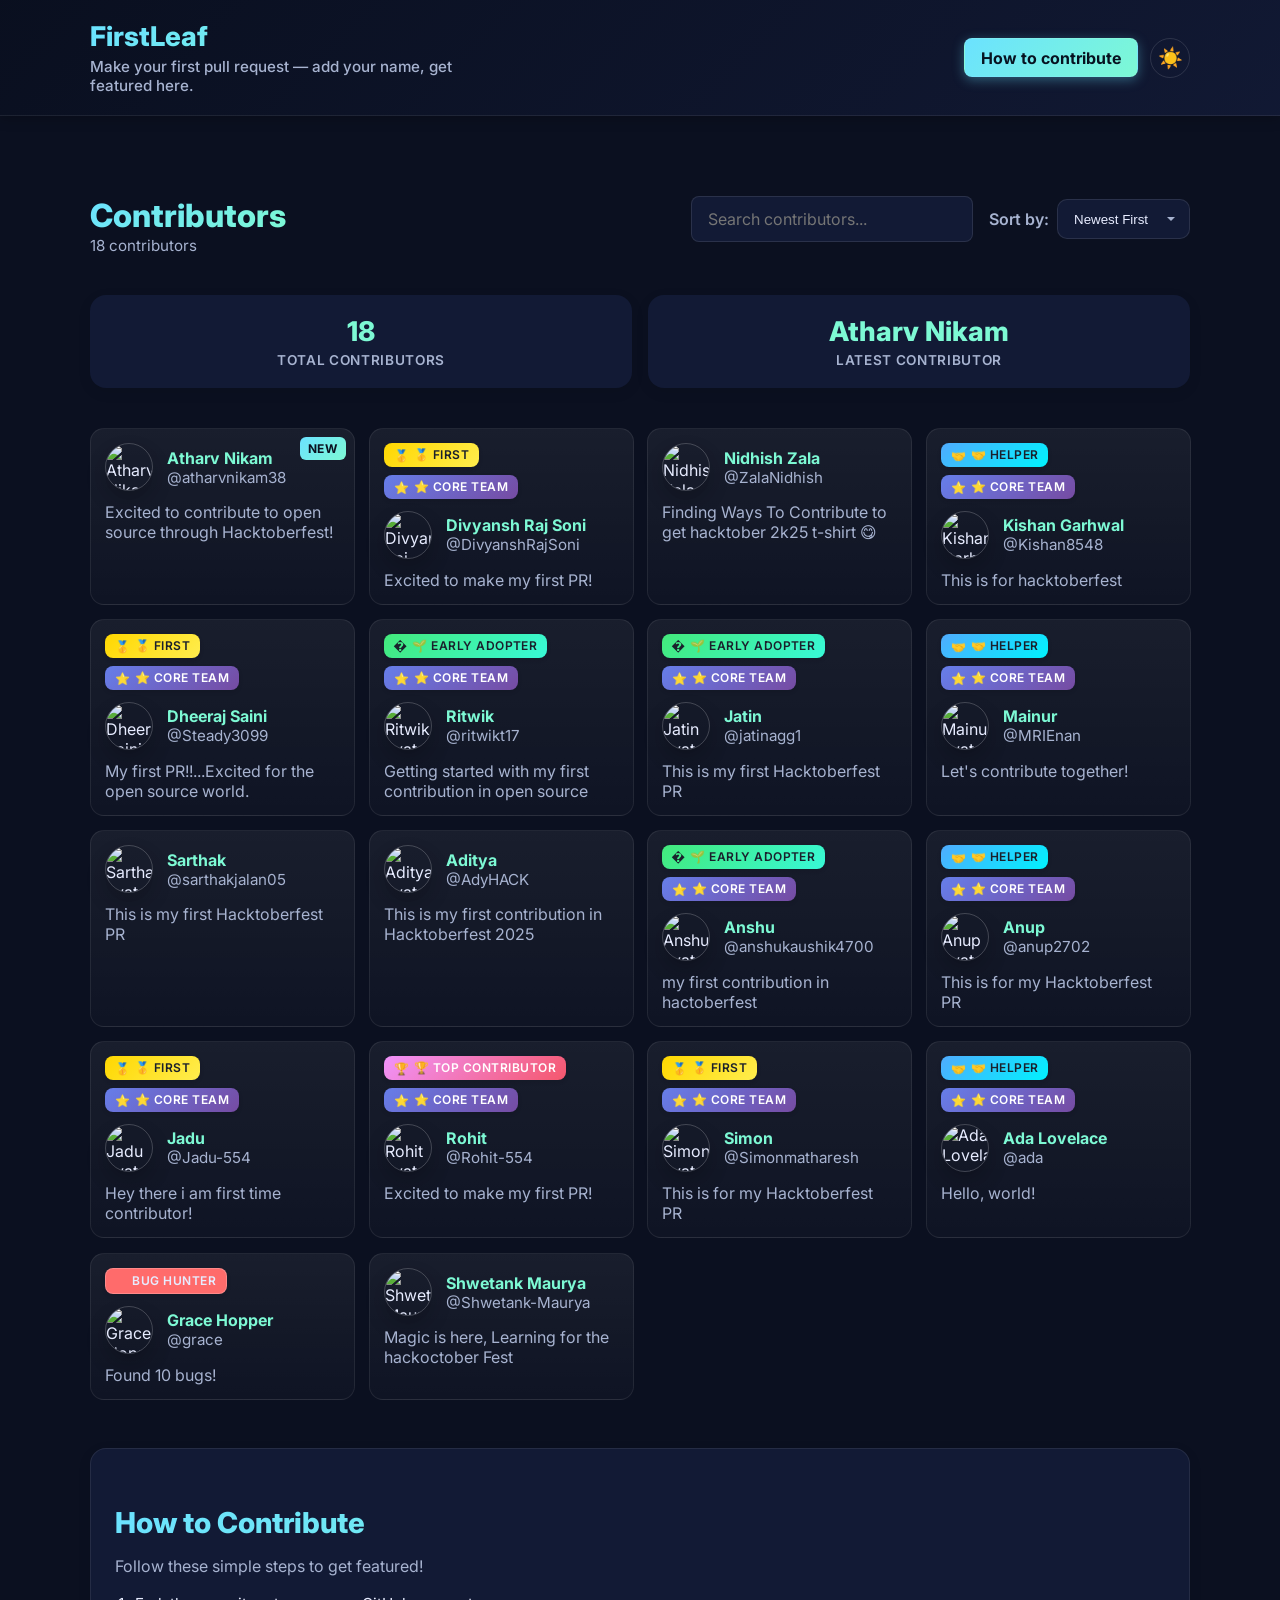
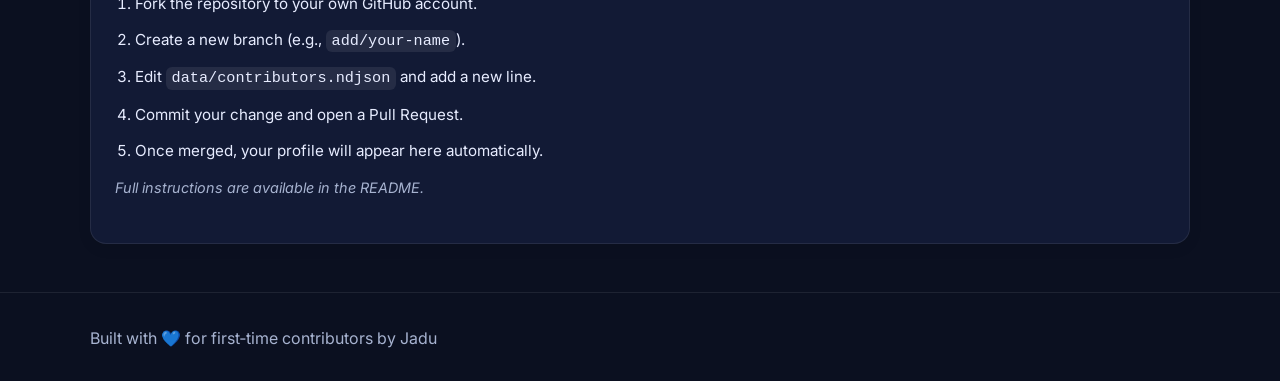
==== index.html @ a0464e8b "updating header and main" ====
<!DOCTYPE html>
<html lang="en">
  <head>
    <meta charset="utf-8" />
    <meta name="viewport" content="width=device-width, initial-scale=1" />
    <title>FirstLeaf — First Pull Request Playground</title>
    <meta
      name="description"
      content="A friendly repo for your first pull request. Add your name and GitHub link and see it live on the page!"
    />
    <link rel="preconnect" href="https://fonts.googleapis.com" />
    <link rel="preconnect" href="https://fonts.gstatic.com" crossorigin />
    <link
      href="https://fonts.googleapis.com/css2?family=Inter:wght@400;600;800&display=swap"
      rel="stylesheet"
    />
    <link rel="stylesheet" href="./assets/styles.css" />
    <link
      rel="icon"
      href="data:image/svg+xml,<svg xmlns='http://www.w3.org/2000/svg' viewBox='0 0 100 100'><text y='0.9em' font-size='90'>🩵</text></svg>"
    />
  </head>
  <body>
    <div id="scrollProgress"></div>
    <header class="site-header">
      <div class="container header-wrapper">
        <div class="branding">
          <h1 class="logo">FirstLeaf</h1>
          <p class="tagline">
            Make your first pull request — add your name, get featured here.
          </p>
        </div>
        <nav class="actions">
          <a class="btn" id="repoLink" target="_blank" rel="noopener"
            >View Repo</a
          >
          <a class="btn primary" id="howToContribute" href="#contribute"
            >How to contribute</a
          >
          <button
            id="themeToggle"
            class="btn theme-toggle"
            aria-label="Toggle theme"
          >
            <span id="themeIcon">☀️</span>
          </button>
        </nav>
      </div>
    </header>

    <main class="container">
      <!-- Contributors Section -->
      <section
        aria-labelledby="contributors-title"
        class="contributors-section"
      >
        <div class="section-header">
          <div class="title-group">
            <h2 id="contributors-title">Contributors</h2>
            <span
              id="count"
              class="count"
              aria-live="polite"
              aria-atomic="true"
            ></span>
          </div>

          <div class="controls-group">
            <div class="search-container">
              <input
                type="text"
                id="searchInput"
                placeholder="Search contributors..."
                aria-label="Search contributors"
              />
            </div>
            <div class="sort-container">
              <label for="sortSelect">Sort by:</label>
              <select id="sortSelect" aria-label="Sort contributors">
                <option value="newest">Newest First</option>
                <option value="oldest">Oldest First</option>
                <option value="name-asc">Name (A-Z)</option>
                <option value="name-desc">Name (Z-A)</option>
              </select>
            </div>
          </div>
        </div>

        <div class="stats-cards">
          <div class="stat-card">
            <div class="stat-value" id="totalCount">0</div>
            <div class="stat-label">Total Contributors</div>
          </div>
          <div class="stat-card">
            <div class="stat-value" id="latestContributor">-</div>
            <div class="stat-label">Latest Contributor</div>
          </div>
        </div>

        <div id="contributors" class="cards" role="list"></div>

        <div id="loading" class="loading">Loading contributors…</div>
        <div id="error" class="error" hidden>
          Could not load contributors. Please refresh and try again.
        </div>
      </section>

      <!-- How-to Contribute Section -->
      <section aria-labelledby="contribute" class="howto" id="contribute">
        <div class="howto-header">
          <h2 id="contribute">How to Contribute</h2>
          <p class="subtitle">Follow these simple steps to get featured!</p>
        </div>
        <ol class="howto-list">
          <li>Fork the repository to your own GitHub account.</li>
          <li>Create a new branch (e.g., <code>add/your-name</code>).</li>
          <li>
            Edit <code>data/contributors.ndjson</code> and add a new line.
          </li>
          <li>Commit your change and open a Pull Request.</li>
          <li>Once merged, your profile will appear here automatically.</li>
        </ol>
        <p class="howto-note">Full instructions are available in the README.</p>
      </section>
    </main>

    <footer class="site-footer">
      <div class="container">
        <p>Built with 💙 for first‑time contributors by Jadu</p>
      </div>
    </footer>

    <script src="./assets/app.js" type="module"></script>
    <button
      id="scrollToTop"
      class="scroll-to-top"
      aria-label="Scroll to top"
      title="Back to top"
    >
      <svg
        xmlns="http://www.w3.org/2000/svg"
        width="24"
        height="24"
        viewBox="0 0 24 24"
        fill="none"
        stroke="currentColor"
        stroke-width="2"
        stroke-linecap="round"
        stroke-linejoin="round"
      >
        <polyline points="18 15 12 9 6 15"></polyline>
      </svg>
    </button>
  </body>
</html>
---- assets/styles.css ----
* {
  box-sizing: border-box;
}
:root {
  --bg: #0b1020;
  --panel: #121a35;
  --text: #e7ecff;
  --muted: #a7b3d0;
  --accent: #6be2ff;
  --accent-2: #7df9d4;
  --danger: #ff6b6b;
}

[data-theme="light"] {
  --bg: #f5f7fa;
  --panel: #ffffff;
  --text: #1a202c;
  --muted: #4a5568;
  --accent: #0088cc;
  --accent-2: #00b894;
  --danger: #e74c3c;
}

html,
body {
  height: 100%;
}

body {
  margin: 0;
  font-family: Inter, system-ui, -apple-system, Segoe UI, Roboto, Helvetica,
    Arial, "Apple Color Emoji", "Segoe UI Emoji";
  color: var(--text);
  background: var(--bg);
  transition: background-color 0.3s ease, color 0.3s ease;
}

/* Remove underlines from all links across the site */
a,
a:hover,
a:focus,
a:visited {
  text-decoration: none;
}
.container {
  width: min(1100px, 92vw);
  margin: 0 auto;
}
.site-header {
  border-bottom: 1px solid rgba(255, 255, 255, 0.08);
  background: linear-gradient(
    180deg,
    rgba(10, 16, 32, 0.9) 0%,
    rgba(10, 16, 32, 0.5) 100%
  );
  backdrop-filter: blur(8px);
}
.site-header .container {
  display: flex;
  align-items: center;
  justify-content: space-between;
  gap: 1rem;
  padding: 1.25rem 0;
}
.site-header h1 {
  margin: 0;
  font-size: 1.7rem;
}
.tagline {
  margin: 0.25rem 0 0;
  color: var(--muted);
  font-weight: 500;
}
.actions {
  display: flex;
  gap: 0.6rem;
}
.btn {
  display: inline-block;
  padding: 0.6rem 0.9rem;
  border-radius: 10px;
  background: var(--panel);
  color: var(--text);
  text-decoration: none;
  border: 1px solid rgba(255, 255, 255, 0.08);
}
.btn.primary {
  background: linear-gradient(135deg, var(--accent), var(--accent-2));
  color: #071220;
  font-weight: 700;
}

.theme-toggle {
  padding: 0.5rem 0.75rem;
  cursor: pointer;
  font-size: 1.25rem;
  border: 1px solid rgba(255, 255, 255, 0.1);
}

[data-theme="light"] .theme-toggle {
  border-color: rgba(0, 0, 0, 0.1);
}

main.container {
  padding: 2rem 0 3rem;
}
.list-header {
  display: flex;
  justify-content: space-between;
  align-items: baseline;
  gap: 1rem;
}
.count {
  color: var(--muted);
}

.cards {
  margin-top: 1rem;
  display: grid;
  grid-template-columns: repeat(auto-fill, minmax(220px, 1fr));
  gap: 14px;
}
.card {
  list-style: none;
  background: linear-gradient(
    180deg,
    rgba(255, 255, 255, 0.06),
    rgba(255, 255, 255, 0.02)
  );
  border: 1px solid rgba(255, 255, 255, 0.08);
  border-radius: 14px;
  padding: 14px;
  height: 100%;
}
.card a {
  text-decoration: none;
  color: inherit;
  display: block;
}
.card .name {
  font-weight: 700;
  color: #7df9d4;
}
.card .username {
  color: var(--muted);
  font-size: 0.95rem;
  overflow: hidden;
  white-space: nowrap;
  text-overflow: ellipsis;
}
.card .meta {
  display: flex;
  align-items: center;
  gap: 0.5rem;
  margin-top: 0.7rem;
  color: var(--muted);
  display: -webkit-box;
  -webkit-box-orient: vertical;
  -webkit-line-clamp: 2;
  line-clamp: 2;
  overflow: hidden;
  text-overflow: ellipsis;
}

.card img {
  width: 48px;
  height: 48px;
  border-radius: 50%;
  object-fit: cover;
  border: 1px solid rgba(255, 255, 255, 0.2);
  box-shadow: 0 10px 20px rgba(0, 0, 0, 0.2);
}
.card .top {
  display: flex;
  gap: 0.9rem;
  align-items: center;
}

.loading {
  margin: 1rem 0;
  color: var(--muted);
}
.error {
  margin: 1rem 0;
  color: var(--danger);
}

.howto {
  margin-top: 3rem;
  background: rgba(255, 255, 255, 0.03);
  border: 1px solid rgba(255, 255, 255, 0.08);
  border-radius: 16px;
  padding: 1.25rem 1.25rem 0.5rem;
}
.howto code {
  background: rgba(255, 255, 255, 0.08);
  padding: 0.15rem 0.35rem;
  border-radius: 6px;
}

.site-footer {
  border-top: 1px solid rgba(255, 255, 255, 0.08);
}
.site-footer .container {
  padding: 1.2rem 0;
  color: var(--muted);
}

@media (max-width: 720px) {
  body {
    overflow-x: hidden;
  }

  .site-header .container {
    flex-direction: column;
    align-items: center;
    text-align: center;
    gap: 0.5rem;
  }

  .actions {
    align-self: stretch;
    justify-content: center;
    gap: 1rem;
  }

  .cards {
    grid-template-columns: repeat(auto-fill, minmax(160px, 1fr));
    gap: 12px;
  }

  .container {
    width: min(1100px, 88vw);
    padding-left: 1rem;
    padding-right: 1rem;
  }

  .list-header {
    flex-direction: column;
    align-items: stretch;
    gap: 0.5rem;
  }

  .list-header h2 {
    text-align: center;
  }

  .search-container {
    margin: 0.5rem 0 0 0;
  }

  .howto {
    margin-top: 2rem;
    padding: 1rem;
  }

  .btn {
    padding: 0.7rem 1rem;
    font-size: 0.9rem;
  }
}
.search-container {
  margin: 1.5rem 0;
}

#searchInput {
  width: 100%;
  padding: 0.75rem 1rem;
  background: var(--panel);
  border: 1px solid rgba(255, 255, 255, 0.1);
  border-radius: 8px;
  color: var(--text);
  font-size: 1rem;
  font-family: inherit;
}

#searchInput:focus {
  outline: none;
  border-color: var(--accent);
}

.stats-banner {
  display: flex;
  gap: 2rem;
  padding: 1.5rem;
  background: linear-gradient(
    135deg,
    rgba(107, 226, 255, 0.1),
    rgba(125, 249, 212, 0.1)
  );
  border-radius: 12px;
  border: 1px solid rgba(255, 255, 255, 0.1);
  margin-bottom: 2rem;
}

.stat-item {
  display: flex;
  flex-direction: column;
  gap: 0.5rem;
}

.stat-label {
  color: var(--muted);
  font-size: 0.875rem;
  text-transform: uppercase;
  letter-spacing: 0.05em;
}

.stat-value {
  color: var(--accent-2);
  font-size: 1.5rem;
  font-weight: 800;
}

@media (max-width: 720px) {
  .stats-banner {
    flex-direction: column;
    gap: 1rem;
  }
}
.new-badge {
  position: absolute;
  top: 8px;
  right: 8px;
  background: linear-gradient(135deg, var(--accent), var(--accent-2));
  color: var(--bg);
  font-size: 0.75rem;
  font-weight: 700;
  padding: 0.25rem 0.5rem;
  border-radius: 6px;
  text-transform: uppercase;
  letter-spacing: 0.05em;
}

.card {
  position: relative;
}

/* Update search-container to be part of controls */
.controls-container {
  display: flex;
  gap: 1rem;
  margin: 1.5rem 0;
  flex-wrap: wrap;
}

.search-container {
  flex: 1;
  min-width: 250px;
  margin: 0;
}

.sort-container {
  display: flex;
  align-items: center;
  gap: 0.5rem;
}

.sort-label {
  color: var(--muted);
  font-size: 0.9rem;
  white-space: nowrap;
}

.sort-select {
  padding: 0.75rem 1rem;
  background: var(--panel);
  border: 1px solid rgba(255, 255, 255, 0.1);
  border-radius: 8px;
  color: var(--text);
  font-size: 0.95rem;
  font-family: inherit;
  cursor: pointer;
  min-width: 150px;
  transition: border-color 0.2s ease, background-color 0.2s ease;
}

.sort-select:hover {
  border-color: rgba(255, 255, 255, 0.2);
  background: rgba(255, 255, 255, 0.02);
}

.sort-select:focus {
  outline: none;
  border-color: var(--accent);
  background: rgba(255, 255, 255, 0.05);
}

.sort-select {
  appearance: none;
  background-image: url("data:image/svg+xml,%3Csvg xmlns='http://www.w3.org/2000/svg' width='12' height='12' viewBox='0 0 12 12'%3E%3Cpath fill='%23a7b3d0' d='M6 8L2 4h8z'/%3E%3C/svg%3E");
  background-repeat: no-repeat;
  background-position: right 0.75rem center;
  padding-right: 2.5rem;
}

.sort-select option {
  background: var(--panel);
  color: var(--text);
}
.sort-select option:hover {
  background: rgba(255, 255, 255, 0.1);
}

/* Mobile responsiveness */
@media (max-width: 720px) {
  .controls-container {
    flex-direction: column;
  }

  .search-container {
    width: 100%;
  }

  .sort-container {
    width: 100%;
  }

  .sort-select {
    flex: 1;
  }
}

/* Fade-in animation */
@keyframes fadeInUp {
  from {
    opacity: 0;
    transform: translateY(20px);
  }
  to {
    opacity: 1;
    transform: translateY(0);
  }
}

/* Pulse animation for badges */
@keyframes pulse {
  0%,
  100% {
    opacity: 1;
  }
  50% {
    opacity: 0.7;
  }
}

/* Baseline for contributor links inside .cards */
.cards > a {
  text-decoration: none;
  color: inherit;
  display: block;
  opacity: 0;
  transform: translateY(12px) scale(0.99);
  will-change: transform, opacity;
}

/* Animated state applied by JS */
.contributor-link {
  animation-name: fadeInUp, scaleIn;
  animation-duration: 0.45s, 0.36s;
  animation-timing-function: cubic-bezier(0.2, 0.8, 0.2, 1),
    cubic-bezier(0.34, 1.56, 0.64, 1);
  animation-fill-mode: forwards, forwards;
  animation-delay: calc(var(--card-index, 0) * 0.06s),
    calc(var(--card-index, 0) * 0.06s + 0.02s);
  transition: opacity 0.45s ease, transform 0.28s ease, box-shadow 0.28s ease;
  opacity: 1;
}

/* Hover effects for the animated links */
.contributor-link:hover {
  transform: translateY(-4px) scaleY(1.03);
  transform-origin: center;
}

.contributor-link:hover .card {
  box-shadow: 0 8px 24px rgba(107, 226, 255, 0.15);
  border-color: rgba(107, 226, 255, 0.3);
}

/* Smooth transitions for card elements */
.card {
  transition: all 0.3s ease;
}

.card img {
  transition: transform 0.3s ease;
}

.contributor-link:hover .card img {
  transform: scale(1.05) rotate(0deg) scaleY(1.02);
}

/* Pulse animation for NEW badge */
.new-badge {
  animation: pulse 2s ease-in-out infinite;
}

/* Smooth color transitions */
.card .name,
.card .username,
.card .meta {
  transition: color 0.2s ease;
}

/* Loading animation */
.loading {
  animation: pulse 1.5s ease-in-out infinite;
}

@keyframes scaleIn {
  from {
    opacity: 0;
    transform: scale(0.9);
  }
  to {
    opacity: 1;
    transform: scale(1);
  }
}
.card img {
  transition: transform 0.3s ease, filter 0.3s ease;
}

.contributor-link:hover .card img {
  transform: scale(1.05) rotate(2deg) scaleY(1.04);
  filter: brightness(1.1);
}
@media (prefers-reduced-motion: reduce) {
  .cards > a {
    animation: none;
    opacity: 1;
  }

  .cards > a:hover {
    transform: none;
  }

  .card img,
  .card,
  .new-badge {
    animation: none;
    transition: none;
  }
}

.badges {
  display: flex;
  flex-wrap: wrap;
  gap: 0.5rem; /* Increased from 0.35rem for more spacing */
  margin-bottom: 0.75rem; /* Slightly increased for better separation */
  justify-content: flex-start; /* Align badges to the start */
}

.badge {
  display: inline-flex;
  align-items: center;
  gap: 0.3rem;
  padding: 0.3rem 0.6rem; /* Slightly larger padding for better appearance */
  border-radius: 8px; /* Smoother, more modern border radius */
  font-size: 0.75rem; /* Slightly larger font for readability */
  font-weight: 600;
  text-transform: uppercase;
  letter-spacing: 0.04em;
  line-height: 1.2;
  transition: transform 0.2s ease, background 0.2s ease, box-shadow 0.2s ease; /* Added transitions */
  box-shadow: 0 2px 4px rgba(0, 0, 0, 0.1); /* Subtle shadow for depth */
}

/* Hover effect for badges */
.badge:hover {
  transform: scale(1.05); /* Slight scale-up on hover */
  box-shadow: 0 4px 8px rgba(0, 0, 0, 0.15); /* Enhanced shadow on hover */
}

/* Badge type colors */
.badge-first {
  background: linear-gradient(135deg, #ffd700, #ffed4e);
  color: #1a202c;
}

.badge-core {
  background: linear-gradient(135deg, #667eea, #764ba2);
  color: white;
}

.badge-top {
  background: linear-gradient(135deg, #f093fb, #f5576c);
  color: white;
}

.badge-helper {
  background: linear-gradient(135deg, #4facfe, #00f2fe);
  color: #1a202c;
}

.badge-early {
  background: linear-gradient(135deg, #43e97b, #38f9d7);
  color: #1a202c;
}

.badge-milestone {
  background: linear-gradient(135deg, #fa709a, #fee140);
  color: #1a202c;
}

.badge-custom {
  background: rgba(255, 255, 255, 0.15);
  color: var(--text);
  border: 1px solid rgba(255, 255, 255, 0.2);
}

/* Add icon support */
.badge::before {
  content: "";
  display: inline-block;
  width: 12px; /* Slightly larger for better visibility */
  height: 12px;
}

.badge-first::before {
  content: "🥇";
  width: auto;
}

.badge-core::before {
  content: "⭐";
  width: auto;
}

.badge-top::before {
  content: "🏆";
  width: auto;
}

.badge-helper::before {
  content: "🤝";
  width: auto;
}

.badge-early::before {
  content: "�";
  width: auto;
}

.badge-milestone::before {
  content: "🎯";
  width: auto;
}

/* Scroll to Top Button */
.scroll-to-top {
  position: fixed;
  bottom: 2rem;
  right: 2rem;
  width: 50px;
  height: 50px;
  border-radius: 50%;
  background: linear-gradient(135deg, var(--accent), var(--accent-2));
  color: var(--bg);
  border: none;
  cursor: pointer;
  display: flex;
  align-items: center;
  justify-content: center;
  opacity: 0;
  visibility: hidden;
  transform: translateY(100px);
  transition: all 0.3s cubic-bezier(0.4, 0, 0.2, 1);
  box-shadow: 0 4px 12px rgba(107, 226, 255, 0.3);
  z-index: 1000;
}

.scroll-to-top.visible {
  opacity: 1;
  visibility: visible;
  transform: translateY(0);
}

.scroll-to-top:hover {
  transform: translateY(-4px) scale(1.05);
  box-shadow: 0 6px 20px rgba(107, 226, 255, 0.4);
}

.scroll-to-top:active {
  transform: translateY(-2px) scale(1.02);
}

.scroll-to-top:focus {
  outline: 2px solid var(--accent);
  outline-offset: 4px;
}

.scroll-to-top svg {
  width: 24px;
  height: 24px;
}

/* Mobile adjustments */
@media (max-width: 720px) {
  .scroll-to-top {
    bottom: 1.5rem;
    right: 1.5rem;
    width: 45px;
    height: 45px;
  }

  .scroll-to-top svg {
    width: 20px;
    height: 20px;
  }
}

/* Respect safe areas on iOS */
@media (max-width: 720px) {
  .scroll-to-top {
    bottom: calc(1.5rem + env(safe-area-inset-bottom));
    right: calc(1.5rem + env(safe-area-inset-right));
  }
}

/* Animation for button pulse (optional) */
@keyframes pulse-glow {
  0%,
  100% {
    box-shadow: 0 4px 12px rgba(107, 226, 255, 0.3);
  }
  50% {
    box-shadow: 0 4px 20px rgba(107, 226, 255, 0.5);
  }
}

.scroll-to-top.visible {
  animation: pulse-glow 2s ease-in-out infinite;
}

.scroll-to-top:hover {
  animation: none; /* Stop pulse on hover */
}

#scrollProgress {
  position: fixed;
  top: 0;
  left: 0;
  height: 5px; /* thickness of the line */
  background: var(--accent-color, #4e9af1); /* fallback color */
  width: 0%;
  z-index: 9999;
  transition: width 0.1s ease-out;
}

:root[data-theme="light"] {
  --accent-color: #0078ff;
}

:root[data-theme="dark"] {
  --accent-color: #00e0ff;
}
/* --- HEADER REWORK --- */
.site-header {
  position: sticky;
  top: 0;
  z-index: 1000;
  background: linear-gradient(
    135deg,
    rgba(10, 16, 32, 0.95),
    rgba(18, 26, 53, 0.95)
  );
  border-bottom: 1px solid rgba(255, 255, 255, 0.08);
  backdrop-filter: blur(10px);
  box-shadow: 0 2px 12px rgba(0, 0, 0, 0.25);
}

.header-wrapper {
  display: flex;
  align-items: center;
  justify-content: space-between;
  padding: 1rem 0;
  gap: 2rem;
}

.branding {
  display: flex;
  flex-direction: column;
  gap: 0.25rem;
}

.logo {
  margin: 0;
  font-size: 1.9rem;
  font-weight: 800;
  background: linear-gradient(135deg, var(--accent), var(--accent-2));
  -webkit-background-clip: text;
  -webkit-text-fill-color: transparent;
}

.tagline {
  margin: 0;
  font-size: 0.95rem;
  color: var(--muted);
  max-width: 400px;
}

/* Action buttons */
.actions {
  display: flex;
  align-items: center;
  gap: 0.75rem;
}

.btn {
  display: inline-flex;
  align-items: center;
  justify-content: center;
  padding: 0.55rem 1rem;
  border-radius: 8px;
  background: var(--panel);
  color: var(--text);
  border: 1px solid rgba(255, 255, 255, 0.08);
  font-weight: 600;
  transition: all 0.25s ease;
}

.btn:hover {
  background: rgba(255, 255, 255, 0.06);
  transform: translateY(-1px);
}

.btn.primary {
  background: linear-gradient(135deg, var(--accent), var(--accent-2));
  color: #071220;
  font-weight: 700;
  box-shadow: 0 3px 12px rgba(107, 226, 255, 0.35);
}

.btn.primary:hover {
  transform: translateY(-2px) scale(1.03);
  box-shadow: 0 4px 16px rgba(107, 226, 255, 0.5);
}

.theme-toggle {
  font-size: 1.25rem;
  padding: 0.5rem;
  border-radius: 50%;
  border: 1px solid rgba(255, 255, 255, 0.12);
  background: transparent;
  width: 40px;
  height: 40px;
}

.theme-toggle:hover {
  background: rgba(255, 255, 255, 0.08);
  transform: rotate(8deg);
}

/* Mobile */
@media (max-width: 768px) {
  .header-wrapper {
    flex-direction: column;
    align-items: center;
    text-align: center;
    gap: 1rem;
  }

  .branding {
    align-items: center;
  }

  .tagline {
    max-width: none;
    font-size: 0.9rem;
  }

  .actions {
    flex-wrap: wrap;
    justify-content: center;
  }
}
/* --- CONTRIBUTORS SECTION --- */
.contributors-section {
  margin-top: 3rem;
  display: flex;
  flex-direction: column;
  gap: 1.5rem;
}

.section-header {
  display: flex;
  justify-content: space-between;
  align-items: flex-start;
  flex-wrap: wrap;
  gap: 1rem;
}

.title-group h2 {
  font-size: 2rem;
  font-weight: 800;
  margin: 0;
  background: linear-gradient(135deg, var(--accent), var(--accent-2));
  -webkit-background-clip: text;
  -webkit-text-fill-color: transparent;
}

.title-group .count {
  font-size: 0.95rem;
  color: var(--muted);
  margin-top: 0.25rem;
}

.controls-group {
  display: flex;
  gap: 1rem;
  flex-wrap: wrap;
}

.search-container input {
  padding: 0.75rem 1rem;
  border-radius: 10px;
  border: 1px solid rgba(255, 255, 255, 0.1);
  background: var(--panel);
  color: var(--text);
  font-size: 1rem;
  transition: 0.25s all;
}

.search-container input:focus {
  outline: none;
  border-color: var(--accent);
  background: rgba(255, 255, 255, 0.05);
}

.sort-container {
  display: flex;
  align-items: center;
  gap: 0.5rem;
}

.sort-container label {
  font-weight: 600;
  color: var(--muted);
}

.sort-container select {
  padding: 0.7rem 1rem;
  border-radius: 10px;
  background: var(--panel);
  border: 1px solid rgba(255, 255, 255, 0.1);
  color: var(--text);
  cursor: pointer;
  appearance: none;
  background-image: url("data:image/svg+xml,%3Csvg xmlns='http://www.w3.org/2000/svg' width='12' height='12' viewBox='0 0 12 12'%3E%3Cpath fill='%23a7b3d0' d='M6 8L2 4h8z'/%3E%3C/svg%3E");
  background-repeat: no-repeat;
  background-position: right 0.75rem center;
  padding-right: 2.5rem;
}

/* Stats cards */
.stats-cards {
  display: flex;
  gap: 1rem;
  flex-wrap: wrap;
  margin-top: 1rem;
}

.stat-card {
  flex: 1 1 200px;
  background: var(--panel);
  border-radius: 16px;
  padding: 1.25rem 1rem;
  text-align: center;
  box-shadow: 0 4px 14px rgba(0, 0, 0, 0.08);
  transition: transform 0.25s ease, box-shadow 0.25s ease;
}

.stat-card:hover {
  transform: translateY(-4px);
  box-shadow: 0 6px 20px rgba(0, 0, 0, 0.15);
}

.stat-value {
  font-size: 1.7rem;
  font-weight: 800;
  color: var(--accent-2);
}

.stat-label {
  font-size: 0.85rem;
  font-weight: 600;
  color: var(--muted);
  margin-top: 0.25rem;
}

/* --- HOW TO CONTRIBUTE --- */
.howto {
  margin-top: 3rem;
  background: var(--panel);
  border-radius: 16px;
  padding: 2rem 1.5rem;
  box-shadow: 0 4px 14px rgba(0, 0, 0, 0.08);
}

.howto-header h2 {
  font-size: 1.8rem;
  font-weight: 800;
  margin-bottom: 0.25rem;
  background: linear-gradient(135deg, var(--accent), var(--accent-2));
  -webkit-background-clip: text;
  -webkit-text-fill-color: transparent;
}

.howto-header .subtitle {
  color: var(--muted);
  font-size: 1rem;
  margin-bottom: 1rem;
}

.howto-list {
  padding-left: 1.25rem;
  margin-bottom: 1rem;
}

.howto-list li {
  margin-bottom: 0.75rem;
  line-height: 1.6;
  font-size: 0.95rem;
}

.howto-note {
  font-size: 0.9rem;
  font-style: italic;
  color: var(--muted);
}

/* --- Responsive --- */
@media (max-width: 768px) {
  .section-header {
    flex-direction: column;
    align-items: flex-start;
  }
  .stats-cards {
    flex-direction: column;
    gap: 1rem;
  }
}
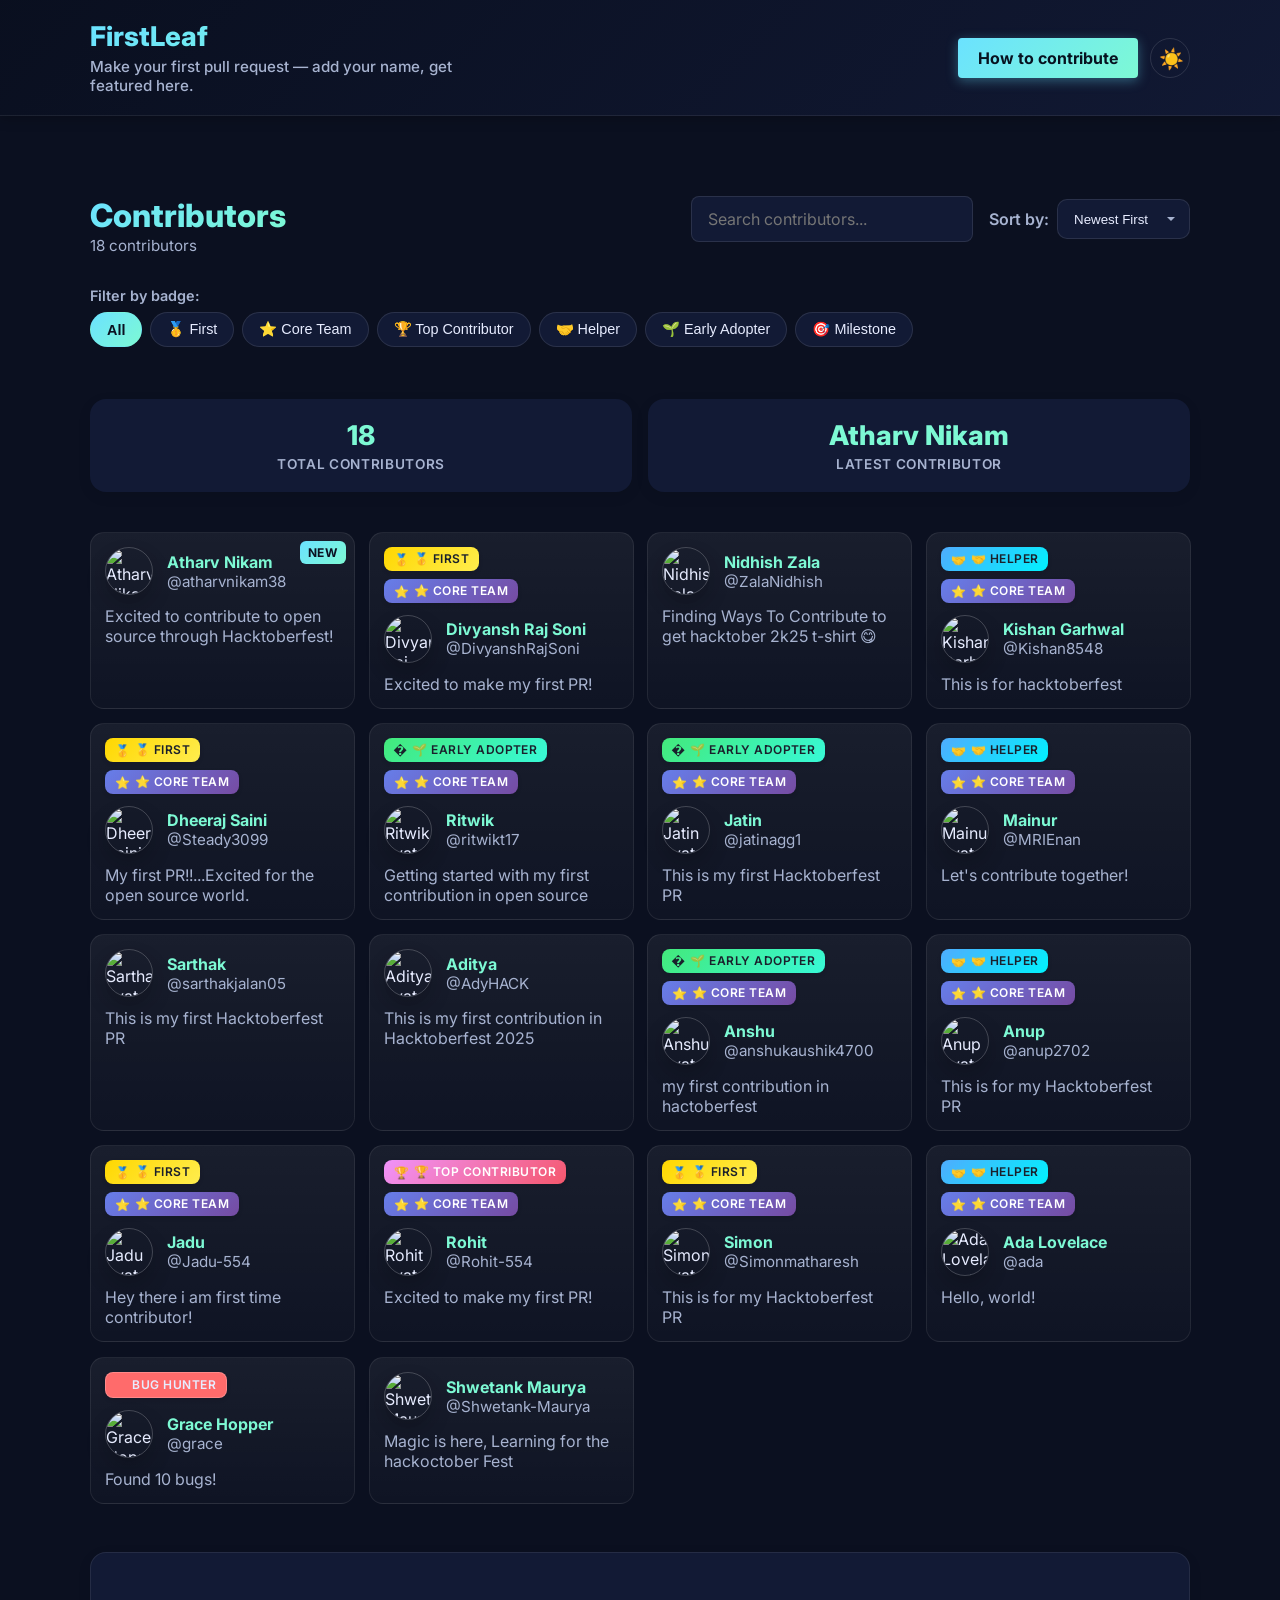
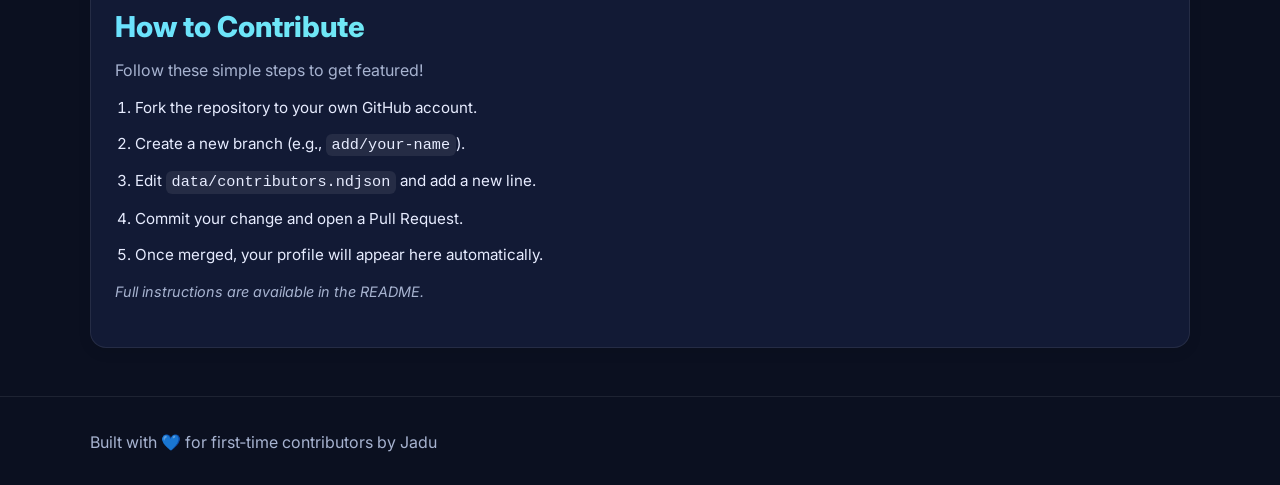
==== commit d06e708e: "adding badge filter functionality" ====
--- a/index.html
+++ b/index.html
@@ -84,6 +84,22 @@
               </select>
             </div>
           </div>
+
+          <div class="badge-filters-container">
+            <div class="filter-group">
+              <label>Filter by badge:</label>
+              <div class="badge-filters" id="badgeFilters">
+                <button class="badge-filter active" data-badge="all">All</button>
+                <button class="badge-filter" data-badge="first">🥇 First</button>
+                <button class="badge-filter" data-badge="core">⭐ Core Team</button>
+                <button class="badge-filter" data-badge="top">🏆 Top Contributor</button>
+                <button class="badge-filter" data-badge="helper">🤝 Helper</button>
+                <button class="badge-filter" data-badge="early">🌱 Early Adopter</button>
+                <button class="badge-filter" data-badge="milestone">🎯 Milestone</button>
+              </div>
+            </div>
+            <div class="filter-count" id="filterCount"></div>
+          </div>
         </div>
 
         <div class="stats-cards">
--- a/assets/styles.css
+++ b/assets/styles.css
@@ -77,13 +77,16 @@
 }
 .btn {
   display: inline-block;
-  padding: 0.6rem 0.9rem;
-  border-radius: 10px;
-  background: var(--panel);
-  color: var(--text);
+  padding: 10px 20px;
+  background-color: #4caf50;
+  color: white;
   text-decoration: none;
-  border: 1px solid rgba(255, 255, 255, 0.08);
-}
+  border-radius: 4px;
+  border: none;
+  cursor: pointer;
+  z-index: 10;
+}
+
 .btn.primary {
   background: linear-gradient(135deg, var(--accent), var(--accent-2));
   color: #071220;
@@ -808,19 +811,6 @@
   gap: 0.75rem;
 }
 
-.btn {
-  display: inline-flex;
-  align-items: center;
-  justify-content: center;
-  padding: 0.55rem 1rem;
-  border-radius: 8px;
-  background: var(--panel);
-  color: var(--text);
-  border: 1px solid rgba(255, 255, 255, 0.08);
-  font-weight: 600;
-  transition: all 0.25s ease;
-}
-
 .btn:hover {
   background: rgba(255, 255, 255, 0.06);
   transform: translateY(-1px);
@@ -962,6 +952,77 @@
   margin-top: 1rem;
 }
 
+/* Badge filters */
+.badge-filters-container {
+  margin-top: 1rem;
+  display: flex;
+  flex-direction: column;
+  gap: 0.5rem;
+}
+
+.filter-group {
+  display: flex;
+  flex-direction: column;
+  gap: 0.5rem;
+}
+
+.filter-group label {
+  font-weight: 600;
+  color: var(--muted);
+  font-size: 0.9rem;
+}
+
+.badge-filters {
+  display: flex;
+  flex-wrap: wrap;
+  gap: 0.5rem;
+}
+
+.badge-filter {
+  padding: 0.5rem 1rem;
+  border-radius: 20px;
+  border: 1px solid rgba(255, 255, 255, 0.1);
+  background: var(--panel);
+  color: var(--text);
+  font-size: 0.9rem;
+  font-weight: 500;
+  cursor: pointer;
+  transition: all 0.2s ease;
+  display: flex;
+  align-items: center;
+  gap: 0.3rem;
+}
+
+.badge-filter:hover {
+  transform: translateY(-2px);
+  box-shadow: 0 4px 8px rgba(0, 0, 0, 0.15);
+  border-color: rgba(255, 255, 255, 0.2);
+}
+
+.badge-filter.active {
+  background: linear-gradient(135deg, var(--accent), var(--accent-2));
+  color: var(--bg);
+  border-color: transparent;
+  font-weight: 600;
+}
+
+.filter-count {
+  font-size: 0.85rem;
+  color: var(--muted);
+  margin-top: 0.25rem;
+}
+
+@media (max-width: 768px) {
+  .badge-filters {
+    justify-content: center;
+  }
+
+  .badge-filter {
+    font-size: 0.8rem;
+    padding: 0.4rem 0.8rem;
+  }
+}
+
 .stat-card {
   flex: 1 1 200px;
   background: var(--panel);
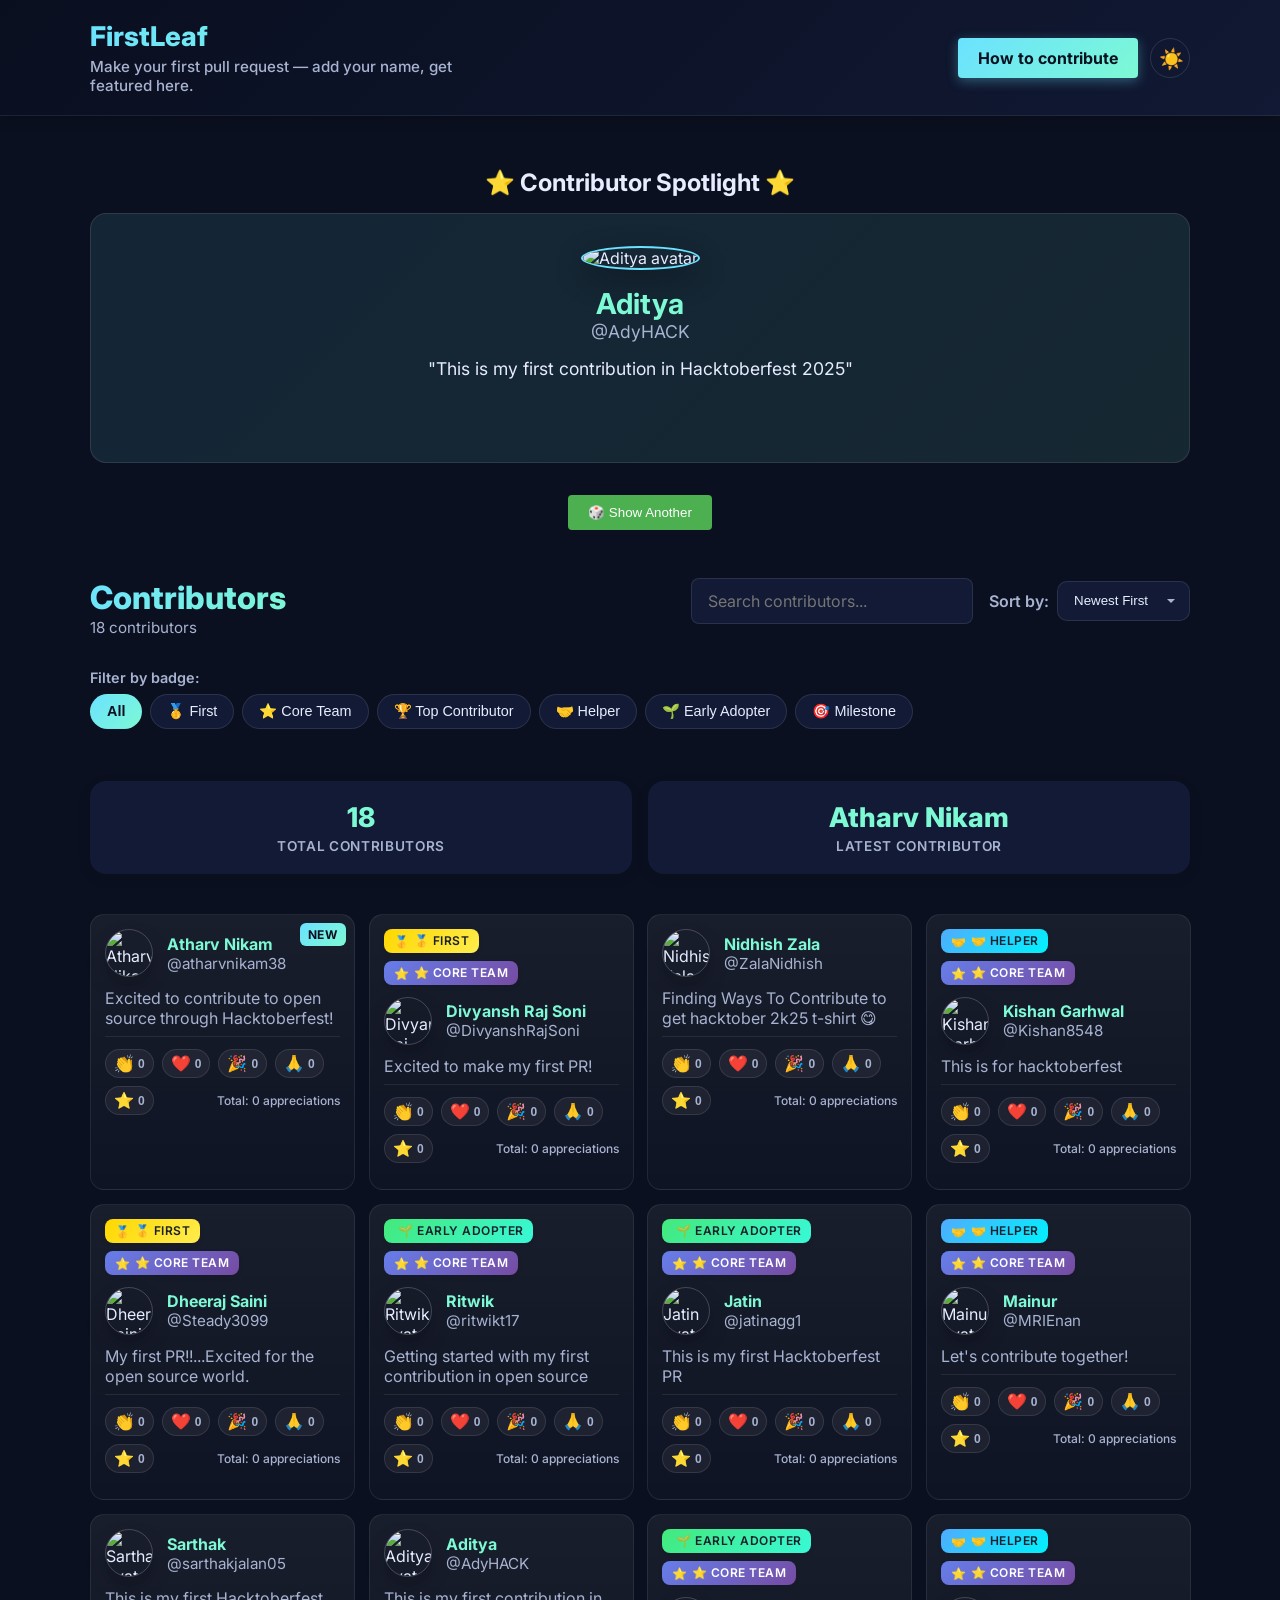
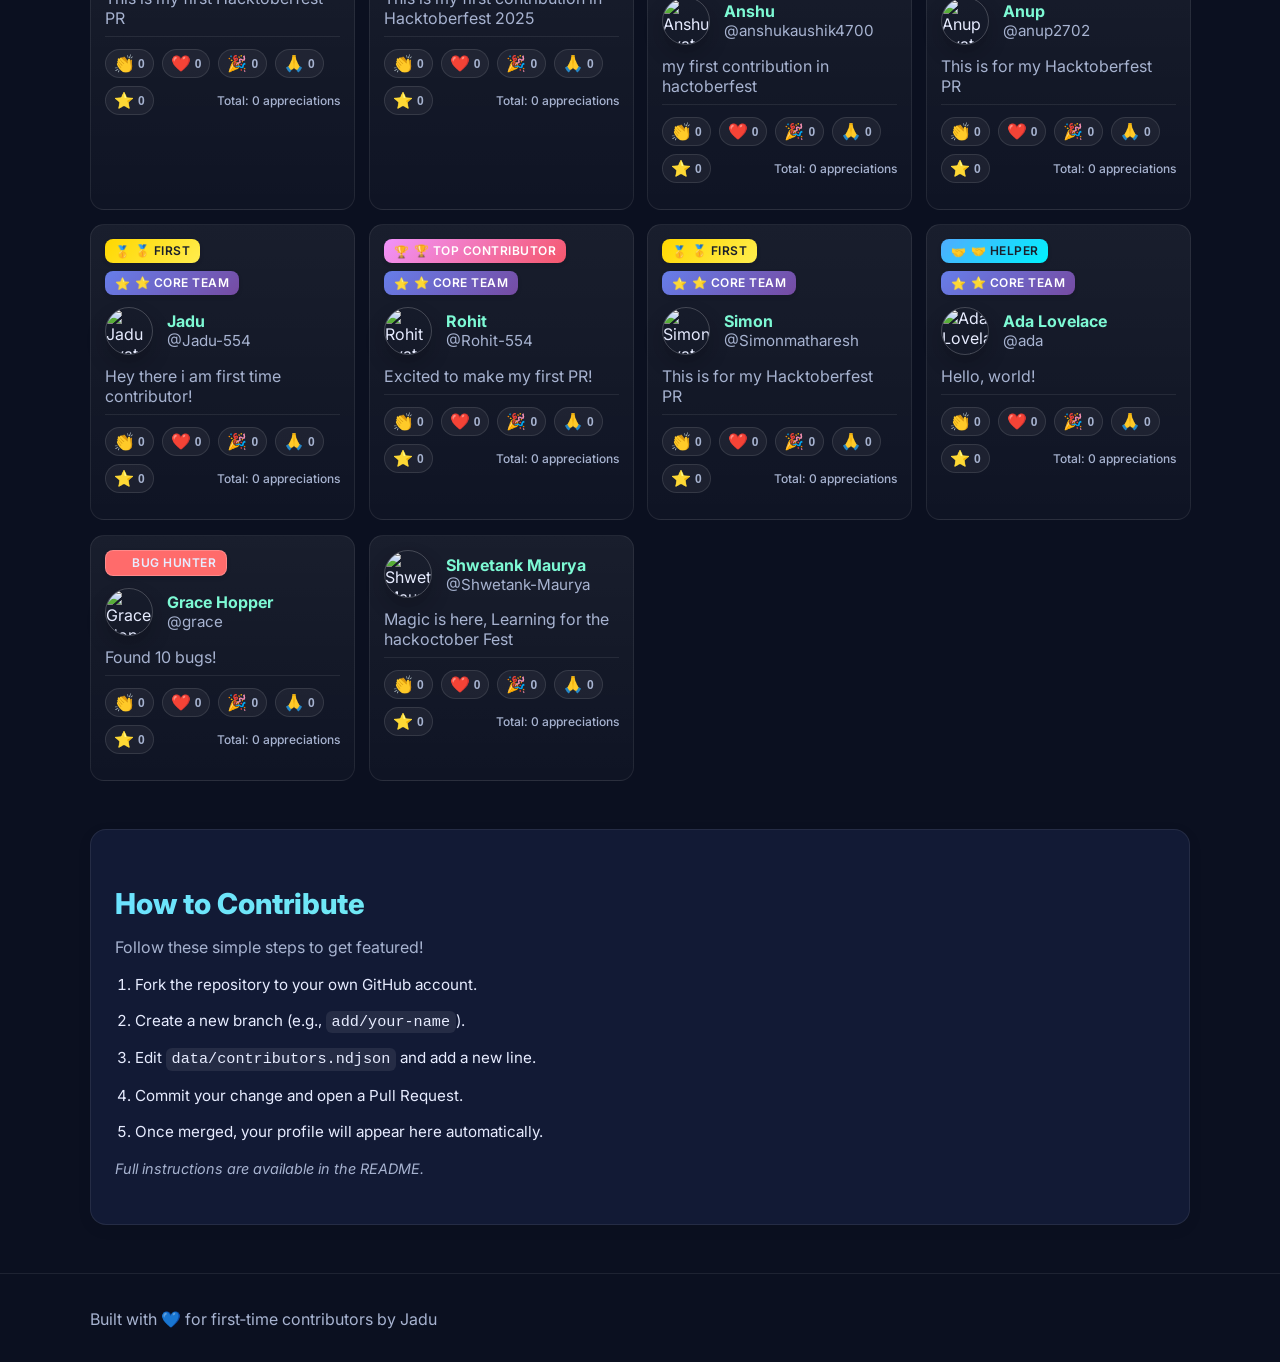
==== commit 2bc5309d: "added the Spotlight section" ====
--- a/index.html
+++ b/index.html
@@ -49,7 +49,12 @@
     </header>
 
     <main class="container">
-      <!-- Contributors Section -->
+      <section id="spotlight-section" aria-labelledby="spotlight-title">
+        <h2 id="spotlight-title">⭐ Contributor Spotlight ⭐</h2>
+        <div id="spotlight" class="spotlight-card"></div>
+        <button id="show-another" class="btn">🎲 Show Another</button>
+      </section>
+
       <section
         aria-labelledby="contributors-title"
         class="contributors-section"
@@ -121,7 +126,6 @@
         </div>
       </section>
 
-      <!-- How-to Contribute Section -->
       <section aria-labelledby="contribute" class="howto" id="contribute">
         <div class="howto-header">
           <h2 id="contribute">How to Contribute</h2>
@@ -168,4 +172,4 @@
       </svg>
     </button>
   </body>
-</html>
+</html>
--- a/assets/styles.css
+++ b/assets/styles.css
@@ -186,6 +186,57 @@
 .error {
   margin: 1rem 0;
   color: var(--danger);
+}
+
+#spotlight-section {
+  margin-bottom: 2rem;
+  text-align: center;
+}
+
+#spotlight-title {
+  font-size: 1.5rem;
+  margin-bottom: 1rem;
+}
+
+.spotlight-card {
+  background: linear-gradient( 135deg, rgba(107, 226, 255, 0.1), rgba(125, 249, 212, 0.1) );
+  border: 1px solid rgba(255, 255, 255, 0.1);
+  border-radius: 16px;
+  padding: 2rem;
+  margin-bottom: 1rem;
+  text-align: center;
+  transition: all 0.3s ease;
+  min-height: 250px;
+}
+
+.spotlight-card img {
+  width: 120px;
+  height: 120px;
+  border-radius: 50%;
+  object-fit: cover;
+  border: 2px solid var(--accent);
+  box-shadow: 0 10px 30px rgba(0, 0, 0, 0.3);
+}
+
+.spotlight-card .name {
+  font-size: 1.8rem;
+  font-weight: 700;
+  margin-top: 1rem;
+  color: var(--accent-2);
+}
+
+.spotlight-card .username {
+  color: var(--muted);
+  font-size: 1.1rem;
+}
+
+.spotlight-card .message {
+  margin-top: 1rem;
+  font-size: 1.1rem;
+}
+
+#show-another {
+  margin-top: 1rem;
 }
 
 .howto {
@@ -642,7 +693,7 @@
 }
 
 .badge-early::before {
-  content: "�";
+  content: "";
   width: auto;
 }
 
@@ -1103,3 +1154,81 @@
     gap: 1rem;
   }
 }
+
+/* Appreciation Bar Styles */
+.appreciation-bar {
+  display: flex;
+  flex-wrap: wrap;
+  gap: 0.5rem;
+  padding: 0.75rem 0;
+  border-top: 1px solid rgba(255, 255, 255, 0.08);
+  align-items: center;
+  margin-top: 0.5rem;
+}
+
+.appreciation-btn {
+  display: flex;
+  align-items: center;
+  gap: 0.25rem;
+  padding: 0.25rem 0.5rem;
+  background: rgba(255, 255, 255, 0.05);
+  border: 1px solid rgba(255, 255, 255, 0.1);
+  border-radius: 20px;
+  cursor: pointer;
+  transition: all 0.2s ease;
+  font-size: 0.8rem;
+}
+
+.appreciation-btn:hover {
+  background: rgba(255, 255, 255, 0.1);
+  transform: scale(1.05);
+}
+
+.appreciation-btn.sent {
+  background: rgba(67, 233, 123, 0.2);
+  border-color: rgba(67, 233, 123, 0.5);
+}
+
+.appreciation-btn .emoji {
+  font-size: 1rem;
+  display: inline-block;
+}
+
+.appreciation-btn .count {
+  font-weight: 600;
+  font-size: 0.75rem;
+  color: var(--muted);
+}
+
+.appreciation-btn.sent .count {
+  color: var(--accent-2);
+}
+
+@keyframes bounce {
+  0%, 100% { transform: scale(1); }
+  50% { transform: scale(1.3); }
+}
+
+.appreciation-btn.animating .emoji {
+  animation: bounce 0.4s ease;
+}
+
+.total-appreciation {
+  font-size: 0.75rem;
+  color: var(--muted);
+  margin-left: auto;
+  font-weight: 500;
+}
+
+@media (max-width: 768px) {
+  .appreciation-bar {
+    justify-content: center;
+  }
+
+  .total-appreciation {
+    width: 100%;
+    text-align: center;
+    margin-left: 0;
+    margin-top: 0.25rem;
+  }
+}
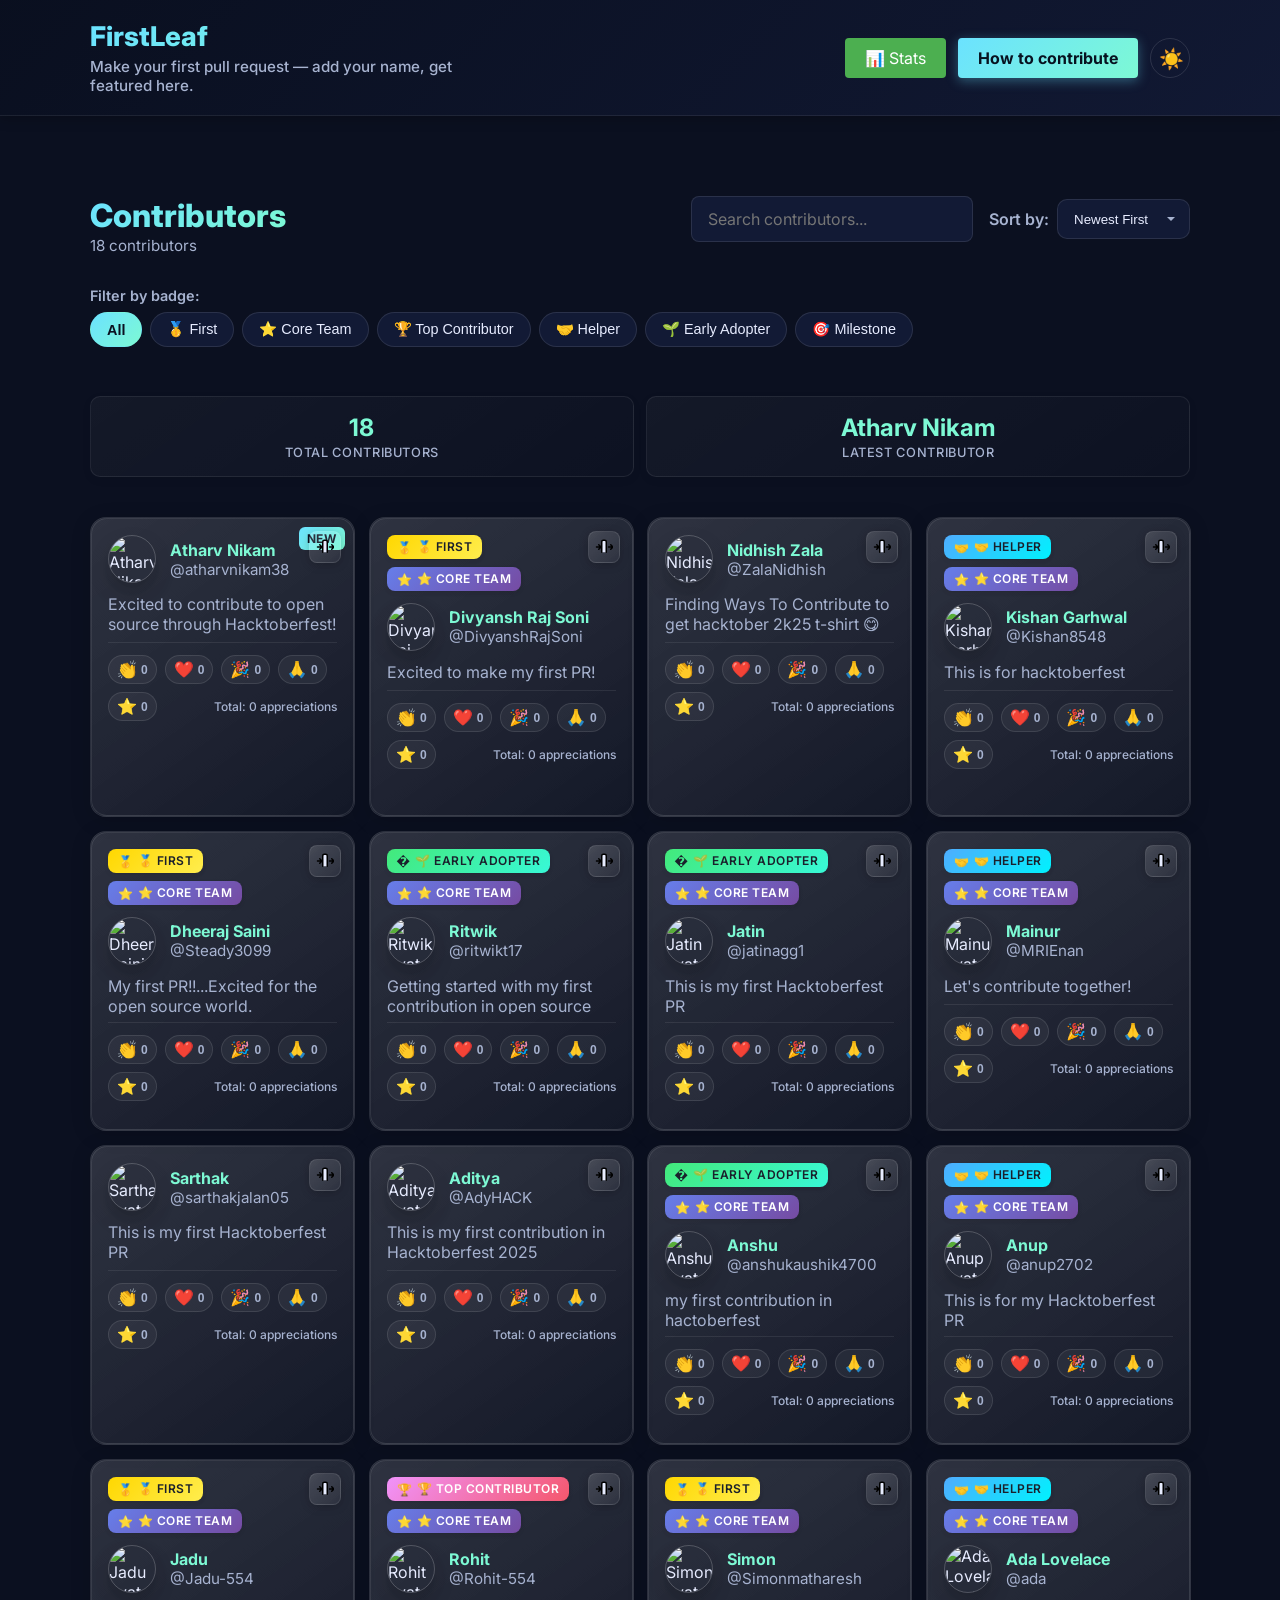
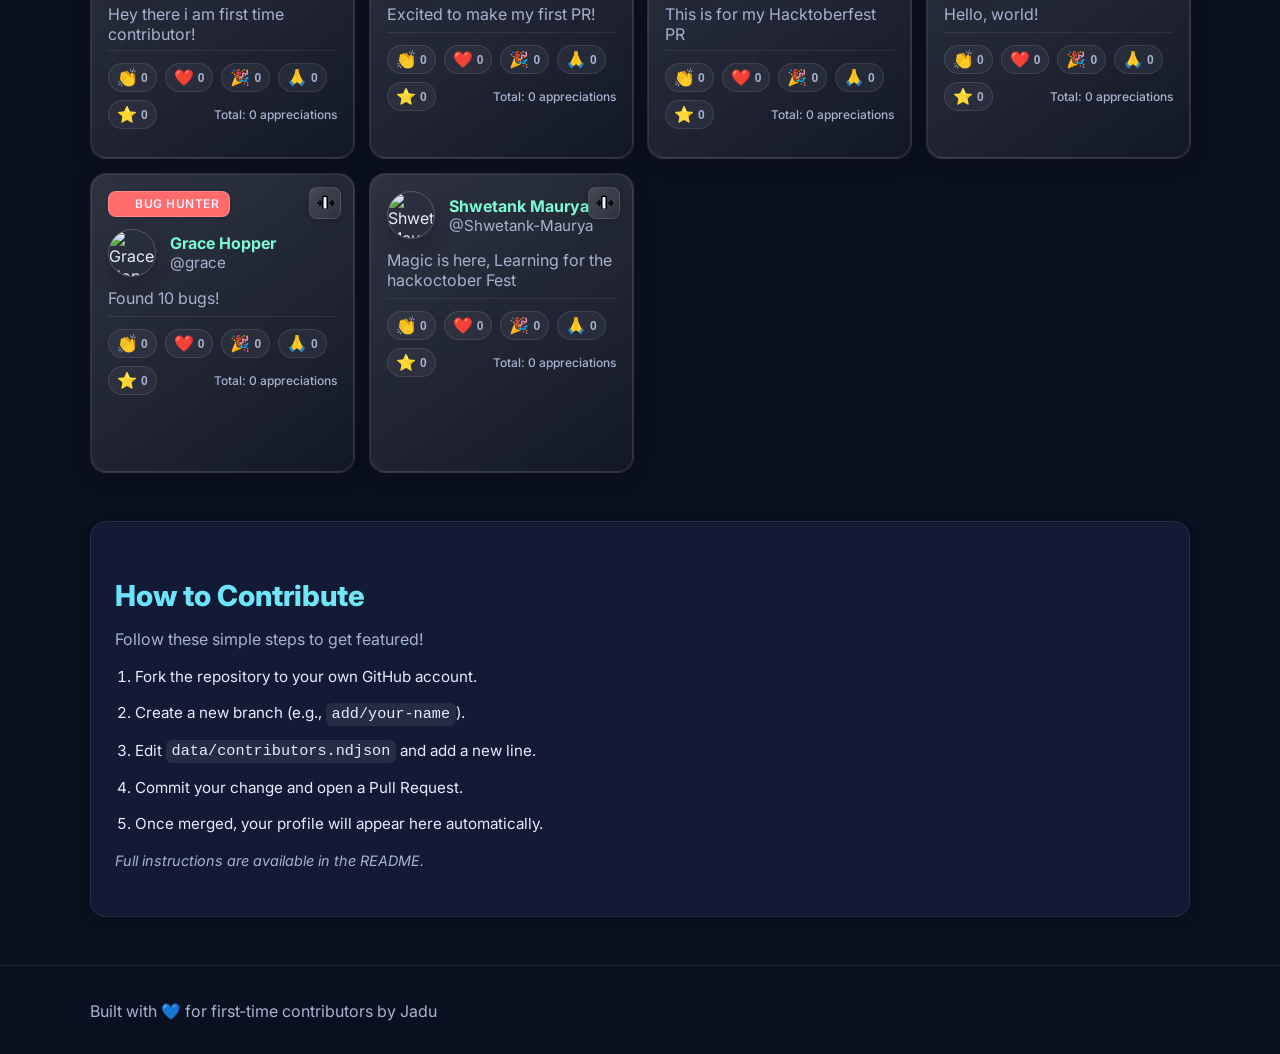
==== commit d4ee5cc1: "adding stats" ====
--- a/index.html
+++ b/index.html
@@ -34,6 +34,9 @@
           <a class="btn" id="repoLink" target="_blank" rel="noopener"
             >View Repo</a
           >
+          <a class="btn" href="stats.html"
+            >📊 Stats</a
+          >
           <a class="btn primary" id="howToContribute" href="#contribute"
             >How to contribute</a
           >
@@ -49,12 +52,7 @@
     </header>
 
     <main class="container">
-      <section id="spotlight-section" aria-labelledby="spotlight-title">
-        <h2 id="spotlight-title">⭐ Contributor Spotlight ⭐</h2>
-        <div id="spotlight" class="spotlight-card"></div>
-        <button id="show-another" class="btn">🎲 Show Another</button>
-      </section>
-
+      <!-- Contributors Section -->
       <section
         aria-labelledby="contributors-title"
         class="contributors-section"
@@ -126,6 +124,7 @@
         </div>
       </section>
 
+      <!-- How-to Contribute Section -->
       <section aria-labelledby="contribute" class="howto" id="contribute">
         <div class="howto-header">
           <h2 id="contribute">How to Contribute</h2>
@@ -172,4 +171,4 @@
       </svg>
     </button>
   </body>
-</html>+</html>
--- a/assets/styles.css
+++ b/assets/styles.css
@@ -123,21 +123,264 @@
   grid-template-columns: repeat(auto-fill, minmax(220px, 1fr));
   gap: 14px;
 }
+.card-container {
+  perspective: 1200px;
+  height: 100%;
+  min-height: 300px;
+  position: relative;
+}
+
 .card {
   list-style: none;
   background: linear-gradient(
-    180deg,
-    rgba(255, 255, 255, 0.06),
+    145deg,
+    rgba(255, 255, 255, 0.08),
     rgba(255, 255, 255, 0.02)
   );
-  border: 1px solid rgba(255, 255, 255, 0.08);
-  border-radius: 14px;
-  padding: 14px;
+  border: 1px solid rgba(255, 255, 255, 0.1);
+  border-radius: 16px;
+  padding: 0;
   height: 100%;
+  position: relative;
+  transform-style: preserve-3d;
+  transition: transform 0.7s cubic-bezier(0.4, 0, 0.2, 1);
+  cursor: pointer;
+  box-shadow: 0 4px 20px rgba(0, 0, 0, 0.15);
+}
+
+.card:hover {
+  box-shadow: 0 8px 30px rgba(0, 0, 0, 0.2);
+}
+
+.card.flipped {
+  transform: rotateY(180deg);
+}
+
+.card-face {
+  position: absolute;
+  width: 100%;
+  height: 100%;
+  backface-visibility: hidden;
+  border-radius: 16px;
+  display: flex;
+  flex-direction: column;
+  overflow: hidden;
+}
+
+.card-front {
+  background: linear-gradient(
+    145deg,
+    rgba(255, 255, 255, 0.08),
+    rgba(255, 255, 255, 0.02)
+  );
+  border: 1px solid rgba(255, 255, 255, 0.1);
+  padding: 16px;
+}
+
+.card-back {
+  background: linear-gradient(
+    135deg,
+    rgba(107, 226, 255, 0.15),
+    rgba(125, 249, 212, 0.1)
+  );
+  border: 1px solid rgba(255, 255, 255, 0.15);
+  transform: rotateY(180deg);
+  padding: 20px;
+  box-shadow: inset 0 0 20px rgba(107, 226, 255, 0.05);
+}
+
+.flip-icon {
+  position: absolute;
+  top: 12px;
+  right: 12px;
+  width: 32px;
+  height: 32px;
+  background: linear-gradient(
+    135deg,
+    rgba(255, 255, 255, 0.15),
+    rgba(255, 255, 255, 0.05)
+  );
+  backdrop-filter: blur(6px);
+  border-radius: 8px;
+  display: flex;
+  align-items: center;
+  justify-content: center;
+  cursor: pointer;
+  transition: all 0.3s cubic-bezier(0.4, 0, 0.2, 1);
+  z-index: 10;
+  box-shadow: 0 2px 10px rgba(0, 0, 0, 0.2);
+  border: 1px solid rgba(255, 255, 255, 0.1);
+}
+
+.flip-icon:hover {
+  background: linear-gradient(
+    135deg,
+    rgba(255, 255, 255, 0.25),
+    rgba(255, 255, 255, 0.1)
+  );
+  transform: scale(1.05) rotate(10deg);
+  box-shadow: 0 4px 16px rgba(0, 0, 0, 0.3);
+  border-color: rgba(255, 255, 255, 0.2);
+}
+
+.flip-icon svg {
+  width: 18px;
+  height: 18px;
+  fill: var(--text);
+}
+
+.card-back .flip-icon {
+  transform: rotateY(180deg);
+}
+
+.card-back .flip-icon svg {
+  transform: rotateY(180deg);
+}
+
+.contributor-details {
+  display: flex;
+  flex-direction: column;
+  gap: 16px;
+  height: 100%;
+}
+
+.detail-row {
+  display: flex;
+  flex-direction: column;
+  gap: 8px;
+  padding-bottom: 8px;
+  border-bottom: 1px solid rgba(255, 255, 255, 0.05);
+}
+
+.detail-row:last-child {
+  border-bottom: none;
+  padding-bottom: 0;
+}
+
+.detail-label {
+  font-size: 0.7rem;
+  color: var(--muted);
+  text-transform: uppercase;
+  letter-spacing: 0.1em;
+  font-weight: 600;
+}
+
+.detail-value {
+  font-size: 0.95rem;
+  line-height: 1.5;
+}
+
+.join-date {
+  font-weight: 600;
+  color: var(--accent-2);
+  display: flex;
+  align-items: center;
+  gap: 6px;
+}
+
+.join-date::before {
+  content: "📅";
+  font-size: 0.9rem;
+}
+
+.full-message {
+  font-style: italic;
+  line-height: 1.5;
+  color: rgba(255, 255, 255, 0.9);
+  padding: 8px 12px;
+  background: rgba(255, 255, 255, 0.05);
+  border-radius: 8px;
+  border-left: 3px solid var(--accent-2);
+}
+
+.badges-list {
+  display: flex;
+  flex-wrap: wrap;
+  gap: 8px;
+  margin-top: 4px;
+}
+
+.github-link {
+  display: inline-flex;
+  align-items: center;
+  justify-content: center;
+  gap: 8px;
+  margin-top: auto;
+  padding: 10px 16px;
+  background: linear-gradient(135deg, var(--accent), var(--accent-2));
+  border-radius: 10px;
+  color: var(--bg);
+  font-weight: 600;
+  text-decoration: none;
+  transition: all 0.3s ease;
+  box-shadow: 0 4px 12px rgba(107, 226, 255, 0.3);
+}
+
+.github-link:hover {
+  transform: translateY(-3px);
+  box-shadow: 0 6px 16px rgba(107, 226, 255, 0.4);
+}
+
+.github-link svg {
+  width: 18px;
+  height: 18px;
+}
+
+/* Add subtle shine effect on hover */
+.card-front::after {
+  content: "";
+  position: absolute;
+  top: -50%;
+  left: -50%;
+  width: 200%;
+  height: 200%;
+  background: linear-gradient(
+    to bottom right,
+    rgba(255, 255, 255, 0),
+    rgba(255, 255, 255, 0.1) 30%,
+    rgba(255, 255, 255, 0) 60%
+  );
+  transform: rotate(30deg) translate(-100%, -100%);
+  transition: transform 0.6s;
+  pointer-events: none;
+}
+
+.card:hover .card-front::after {
+  transform: rotate(30deg) translate(100%, 100%);
+}
+
+/* Add subtle pulse to flip icon */
+@keyframes pulse {
+  0%,
+  100% {
+    opacity: 0.8;
+  }
+  50% {
+    opacity: 1;
+  }
+}
+
+.flip-icon {
+  animation: pulse 2s infinite;
+}
+
+/* Add subtle glow to card back */
+.card-back::before {
+  content: "";
+  position: absolute;
+  top: 0;
+  left: 0;
+  right: 0;
+  bottom: 0;
+  background: radial-gradient(
+    circle at center,
+    rgba(107, 226, 255, 0.1) 0%,
+    rgba(107, 226, 255, 0) 70%
+  );
+  pointer-events: none;
 }
 .card a {
   text-decoration: none;
-  color: inherit;
   display: block;
 }
 .card .name {
@@ -186,57 +429,6 @@
 .error {
   margin: 1rem 0;
   color: var(--danger);
-}
-
-#spotlight-section {
-  margin-bottom: 2rem;
-  text-align: center;
-}
-
-#spotlight-title {
-  font-size: 1.5rem;
-  margin-bottom: 1rem;
-}
-
-.spotlight-card {
-  background: linear-gradient( 135deg, rgba(107, 226, 255, 0.1), rgba(125, 249, 212, 0.1) );
-  border: 1px solid rgba(255, 255, 255, 0.1);
-  border-radius: 16px;
-  padding: 2rem;
-  margin-bottom: 1rem;
-  text-align: center;
-  transition: all 0.3s ease;
-  min-height: 250px;
-}
-
-.spotlight-card img {
-  width: 120px;
-  height: 120px;
-  border-radius: 50%;
-  object-fit: cover;
-  border: 2px solid var(--accent);
-  box-shadow: 0 10px 30px rgba(0, 0, 0, 0.3);
-}
-
-.spotlight-card .name {
-  font-size: 1.8rem;
-  font-weight: 700;
-  margin-top: 1rem;
-  color: var(--accent-2);
-}
-
-.spotlight-card .username {
-  color: var(--muted);
-  font-size: 1.1rem;
-}
-
-.spotlight-card .message {
-  margin-top: 1rem;
-  font-size: 1.1rem;
-}
-
-#show-another {
-  margin-top: 1rem;
 }
 
 .howto {
@@ -693,7 +885,7 @@
 }
 
 .badge-early::before {
-  content: "";
+  content: "�";
   width: auto;
 }
 
@@ -998,9 +1190,9 @@
 /* Stats cards */
 .stats-cards {
   display: flex;
-  gap: 1rem;
+  gap: 0.8rem;
   flex-wrap: wrap;
-  margin-top: 1rem;
+  margin-top: 0.8rem;
 }
 
 /* Badge filters */
@@ -1075,31 +1267,36 @@
 }
 
 .stat-card {
-  flex: 1 1 200px;
-  background: var(--panel);
-  border-radius: 16px;
-  padding: 1.25rem 1rem;
+  flex: 1 1 180px;
+  background: linear-gradient(
+    145deg,
+    rgba(255, 255, 255, 0.04),
+    rgba(255, 255, 255, 0.01)
+  );
+  border: 1px solid rgba(255, 255, 255, 0.08);
+  border-radius: 10px;
+  padding: 1rem;
   text-align: center;
-  box-shadow: 0 4px 14px rgba(0, 0, 0, 0.08);
-  transition: transform 0.25s ease, box-shadow 0.25s ease;
+  box-shadow: 0 3px 10px rgba(0, 0, 0, 0.06);
+  transition: transform 0.2s ease, box-shadow 0.2s ease;
 }
 
 .stat-card:hover {
-  transform: translateY(-4px);
-  box-shadow: 0 6px 20px rgba(0, 0, 0, 0.15);
+  transform: translateY(-2px);
+  box-shadow: 0 5px 15px rgba(0, 0, 0, 0.1);
 }
 
 .stat-value {
-  font-size: 1.7rem;
-  font-weight: 800;
+  font-size: 1.5rem;
+  font-weight: 700;
   color: var(--accent-2);
 }
 
 .stat-label {
-  font-size: 0.85rem;
-  font-weight: 600;
-  color: var(--muted);
-  margin-top: 0.25rem;
+  font-size: 0.8rem;
+  font-weight: 500;
+  color: var(--muted);
+  margin-top: 0.2rem;
 }
 
 /* --- HOW TO CONTRIBUTE --- */
@@ -1205,8 +1402,13 @@
 }
 
 @keyframes bounce {
-  0%, 100% { transform: scale(1); }
-  50% { transform: scale(1.3); }
+  0%,
+  100% {
+    transform: scale(1);
+  }
+  50% {
+    transform: scale(1.3);
+  }
 }
 
 .appreciation-btn.animating .emoji {
@@ -1231,4 +1433,424 @@
     margin-left: 0;
     margin-top: 0.25rem;
   }
-}+}
+
+/* --- STATS PAGE STYLES --- */
+.stats-section {
+  margin-top: 1.5rem;
+  display: flex;
+  flex-direction: column;
+  gap: 1.5rem;
+}
+
+.stats-card {
+  background: linear-gradient(
+    145deg,
+    rgba(255, 255, 255, 0.04),
+    rgba(255, 255, 255, 0.01)
+  );
+  border: 1px solid rgba(255, 255, 255, 0.08);
+  border-radius: 12px;
+  padding: 1.25rem;
+  box-shadow: 0 4px 16px rgba(0, 0, 0, 0.08);
+  transition: transform 0.2s ease, box-shadow 0.2s ease;
+  position: relative;
+  overflow: hidden;
+}
+
+.stats-card::before {
+  content: "";
+  position: absolute;
+  top: 0;
+  left: 0;
+  right: 0;
+  height: 2px;
+  background: linear-gradient(90deg, var(--accent), var(--accent-2));
+}
+
+.stats-card:hover {
+  transform: translateY(-2px);
+  box-shadow: 0 6px 20px rgba(0, 0, 0, 0.12);
+}
+
+.stats-card h3 {
+  margin: 0 0 1rem;
+  font-size: 1.3rem;
+  font-weight: 700;
+  color: var(--accent-2);
+  display: flex;
+  align-items: center;
+  gap: 0.4rem;
+}
+
+/* Badge Distribution Styles */
+.badge-distribution {
+  display: grid;
+  grid-template-columns: repeat(auto-fill, minmax(200px, 1fr));
+  gap: 1rem;
+}
+
+.badge-stat-item {
+  display: flex;
+  flex-direction: column;
+  gap: 0.5rem;
+  padding: 0.8rem;
+  background: linear-gradient(
+    145deg,
+    rgba(255, 255, 255, 0.07),
+    rgba(255, 255, 255, 0.03)
+  );
+  border: 1px solid rgba(255, 255, 255, 0.08);
+  border-radius: 10px;
+  transition: transform 0.25s ease, box-shadow 0.25s ease;
+  position: relative;
+  overflow: hidden;
+}
+
+.badge-stat-item::before {
+  content: "";
+  position: absolute;
+  top: 0;
+  left: 0;
+  width: 2px;
+  height: 100%;
+  background: linear-gradient(180deg, var(--accent), var(--accent-2));
+  opacity: 0.6;
+}
+
+.badge-stat-item:hover {
+  transform: translateY(-2px);
+  box-shadow: 0 4px 12px rgba(0, 0, 0, 0.12);
+  background: linear-gradient(
+    145deg,
+    rgba(255, 255, 255, 0.09),
+    rgba(255, 255, 255, 0.04)
+  );
+}
+
+.badge-info {
+  display: flex;
+  align-items: center;
+  gap: 0.6rem;
+}
+
+.badge-icon {
+  font-size: 1.2rem;
+  filter: drop-shadow(0 2px 4px rgba(0, 0, 0, 0.15));
+  padding: 0.3rem;
+  background: rgba(255, 255, 255, 0.05);
+  border-radius: 8px;
+  width: 40px;
+  height: 40px;
+  display: flex;
+  align-items: center;
+  justify-content: center;
+}
+
+.badge-name {
+  font-weight: 600;
+  font-size: 0.85rem;
+  color: var(--text);
+}
+
+.badge-count {
+  margin-left: auto;
+  font-weight: 600;
+  font-size: 0.9rem;
+  color: var(--accent-2);
+  background: rgba(107, 226, 255, 0.12);
+  padding: 0.2rem 0.5rem;
+  border-radius: 12px;
+  box-shadow: 0 1px 3px rgba(107, 226, 255, 0.15);
+  min-width: 28px;
+  text-align: center;
+}
+
+.badge-bar {
+  height: 4px;
+  background: rgba(255, 255, 255, 0.08);
+  border-radius: 2px;
+  overflow: hidden;
+  position: relative;
+  margin-top: 0.2rem;
+}
+
+.badge-bar-fill {
+  height: 100%;
+  background: linear-gradient(90deg, var(--accent), var(--accent-2));
+  border-radius: 2px;
+  transition: width 0.8s cubic-bezier(0.4, 0, 0.2, 1);
+  position: relative;
+  box-shadow: 0 0 4px rgba(107, 226, 255, 0.2);
+}
+
+.badge-bar-fill::after {
+  content: "";
+  position: absolute;
+  top: 0;
+  left: 0;
+  right: 0;
+  bottom: 0;
+  background: linear-gradient(
+    90deg,
+    transparent,
+    rgba(255, 255, 255, 0.3),
+    transparent
+  );
+  animation: shimmer 2s infinite;
+}
+
+@keyframes shimmer {
+  0% {
+    transform: translateX(-100%);
+  }
+  100% {
+    transform: translateX(100%);
+  }
+}
+
+/* Growth Chart Styles */
+.growth-chart {
+  width: 100%;
+  padding: 0.75rem;
+  background: rgba(255, 255, 255, 0.015);
+  border-radius: 8px;
+}
+
+.bar-chart {
+  display: flex;
+  align-items: flex-end;
+  gap: 0.6rem;
+  height: 200px;
+  padding: 0.75rem 0.6rem 1.5rem;
+  overflow-x: auto;
+  position: relative;
+  width: 100%;
+}
+
+.bar-chart::before {
+  content: "";
+  position: absolute;
+  bottom: 0.6rem;
+  left: 0.6rem;
+  right: 0.6rem;
+  height: 1px;
+  background: rgba(255, 255, 255, 0.08);
+}
+
+.bar-item {
+  display: flex;
+  flex-direction: column;
+  align-items: center;
+  gap: 0.35rem;
+  min-width: 50px;
+  position: relative;
+  flex: 1;
+  max-width: 80px;
+}
+
+.bar-container {
+  height: 100%;
+  width: 100%;
+  display: flex;
+  align-items: flex-end;
+  position: relative;
+  flex-grow: 1;
+}
+
+.bar {
+  width: 100%;
+  background: linear-gradient(180deg, var(--accent), var(--accent-2));
+  border-radius: 3px 3px 0 0;
+  transition: height 0.6s cubic-bezier(0.4, 0, 0.2, 1);
+  position: relative;
+  box-shadow: 0 0 8px rgba(107, 226, 255, 0.2);
+  min-height: 5px;
+}
+
+.bar::after {
+  content: "";
+  position: absolute;
+  top: 0;
+  left: 0;
+  right: 0;
+  height: 2px;
+  background: rgba(255, 255, 255, 0.3);
+  border-radius: 3px 3px 0 0;
+}
+
+.bar-label {
+  font-size: 0.7rem;
+  color: var(--muted);
+  text-align: center;
+  font-weight: 500;
+  margin-top: 0.2rem;
+}
+
+.bar-value {
+  font-size: 0.75rem;
+  font-weight: 600;
+  color: var(--accent-2);
+  background: rgba(107, 226, 255, 0.08);
+  padding: 0.1rem 0.25rem;
+  border-radius: 3px;
+  min-width: 20px;
+  text-align: center;
+}
+
+/* Name Statistics Styles */
+.name-statistics {
+  display: flex;
+  flex-wrap: wrap;
+  gap: 0.5rem;
+  margin-top: 0.5rem;
+}
+
+.name-stat-item {
+  display: inline-flex;
+  align-items: center;
+  gap: 0.6rem;
+  margin-left: 0.5rem;
+  padding: 0.5rem 0.8rem;
+  background: rgba(107, 226, 255, 0.08);
+  border: 1px solid rgba(107, 226, 255, 0.15);
+  border-radius: 20px;
+  transition: all 0.2s ease;
+  position: relative;
+  overflow: hidden;
+}
+
+.name-stat-item:hover {
+  background: rgba(107, 226, 255, 0.12);
+  border-color: rgba(107, 226, 255, 0.25);
+  transform: scale(1.02);
+}
+
+.name-stat-label {
+  font-size: 0.7rem;
+  color: var(--muted);
+  font-weight: 500;
+  opacity: 0.85;
+}
+
+.name-stat-value {
+  font-size: 0.85rem;
+  font-weight: 600;
+  color: var(--accent-2);
+  white-space: nowrap;
+}
+
+/* Add icon before each stat item */
+.name-stat-item::before {
+  content: "👤";
+  font-size: 0.8rem;
+  opacity: 0.7;
+}
+
+/* Fun Facts Styles */
+.fun-facts-list {
+  list-style: none;
+  padding: 0;
+  margin: 0;
+  display: grid;
+  grid-template-columns: repeat(auto-fit, minmax(300px, 1fr));
+  gap: 1.5rem;
+}
+
+.fun-facts-list li {
+  padding: 1.5rem;
+  background: linear-gradient(
+    145deg,
+    rgba(255, 255, 255, 0.05),
+    rgba(255, 255, 255, 0.02)
+  );
+  border: 1px solid rgba(255, 255, 255, 0.08);
+  border-radius: 12px;
+  position: relative;
+  padding-left: 3.5rem;
+  transition: transform 0.3s ease, box-shadow 0.3s ease;
+  font-size: 1rem;
+  line-height: 1.5;
+}
+
+.fun-facts-list li:hover {
+  transform: translateY(-5px);
+  box-shadow: 0 8px 25px rgba(0, 0, 0, 0.1);
+  background: linear-gradient(
+    145deg,
+    rgba(255, 255, 255, 0.08),
+    rgba(255, 255, 255, 0.03)
+  );
+}
+
+.fun-facts-list li::before {
+  content: "✨";
+  position: absolute;
+  left: 1.5rem;
+  top: 1.5rem;
+  font-size: 1.5rem;
+  line-height: 1;
+}
+
+/* Mobile Responsiveness for Stats */
+@media (max-width: 768px) {
+  .stats-section {
+    gap: 2rem;
+  }
+
+  .stats-card {
+    padding: 1.5rem;
+  }
+
+  .stats-card h3 {
+    font-size: 1.5rem;
+  }
+
+  .badge-distribution {
+    grid-template-columns: 1fr;
+    gap: 1rem;
+  }
+
+  .badge-stat-item {
+    padding: 1rem;
+  }
+
+  .badge-icon {
+    width: 45px;
+    height: 45px;
+    font-size: 1.4rem;
+  }
+
+  .bar-chart {
+    height: 200px;
+    gap: 1rem;
+    padding: 1rem 0.5rem 0.5rem;
+  }
+
+  .bar-item {
+    min-width: 60px;
+  }
+
+  .name-statistics {
+    grid-template-columns: 1fr;
+    gap: 1rem;
+  }
+
+  .name-stat-item {
+    padding: 1rem;
+  }
+
+  .fun-facts-list {
+    grid-template-columns: 1fr;
+    gap: 1rem;
+  }
+
+  .fun-facts-list li {
+    padding: 1rem 1rem 1rem 2.5rem;
+  }
+
+  .fun-facts-list li::before {
+    left: 1rem;
+    top: 1rem;
+  }
+}
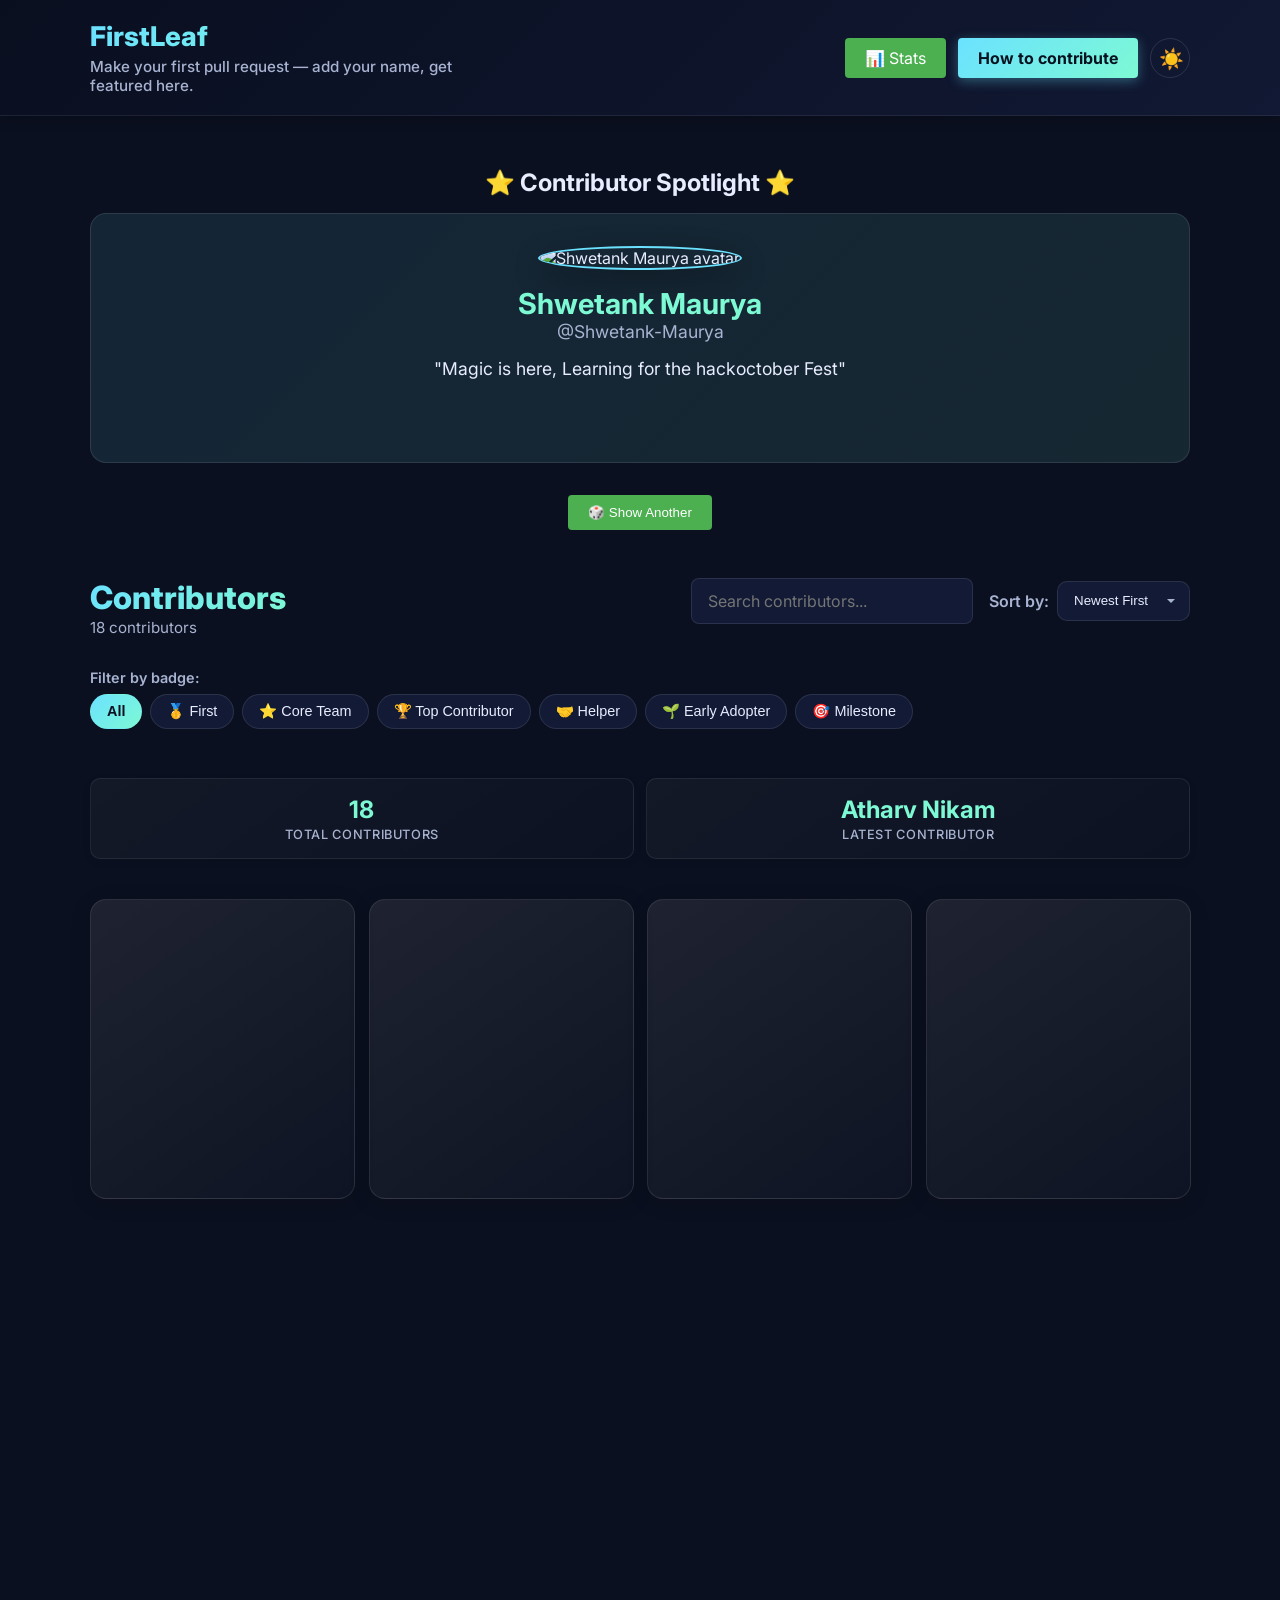
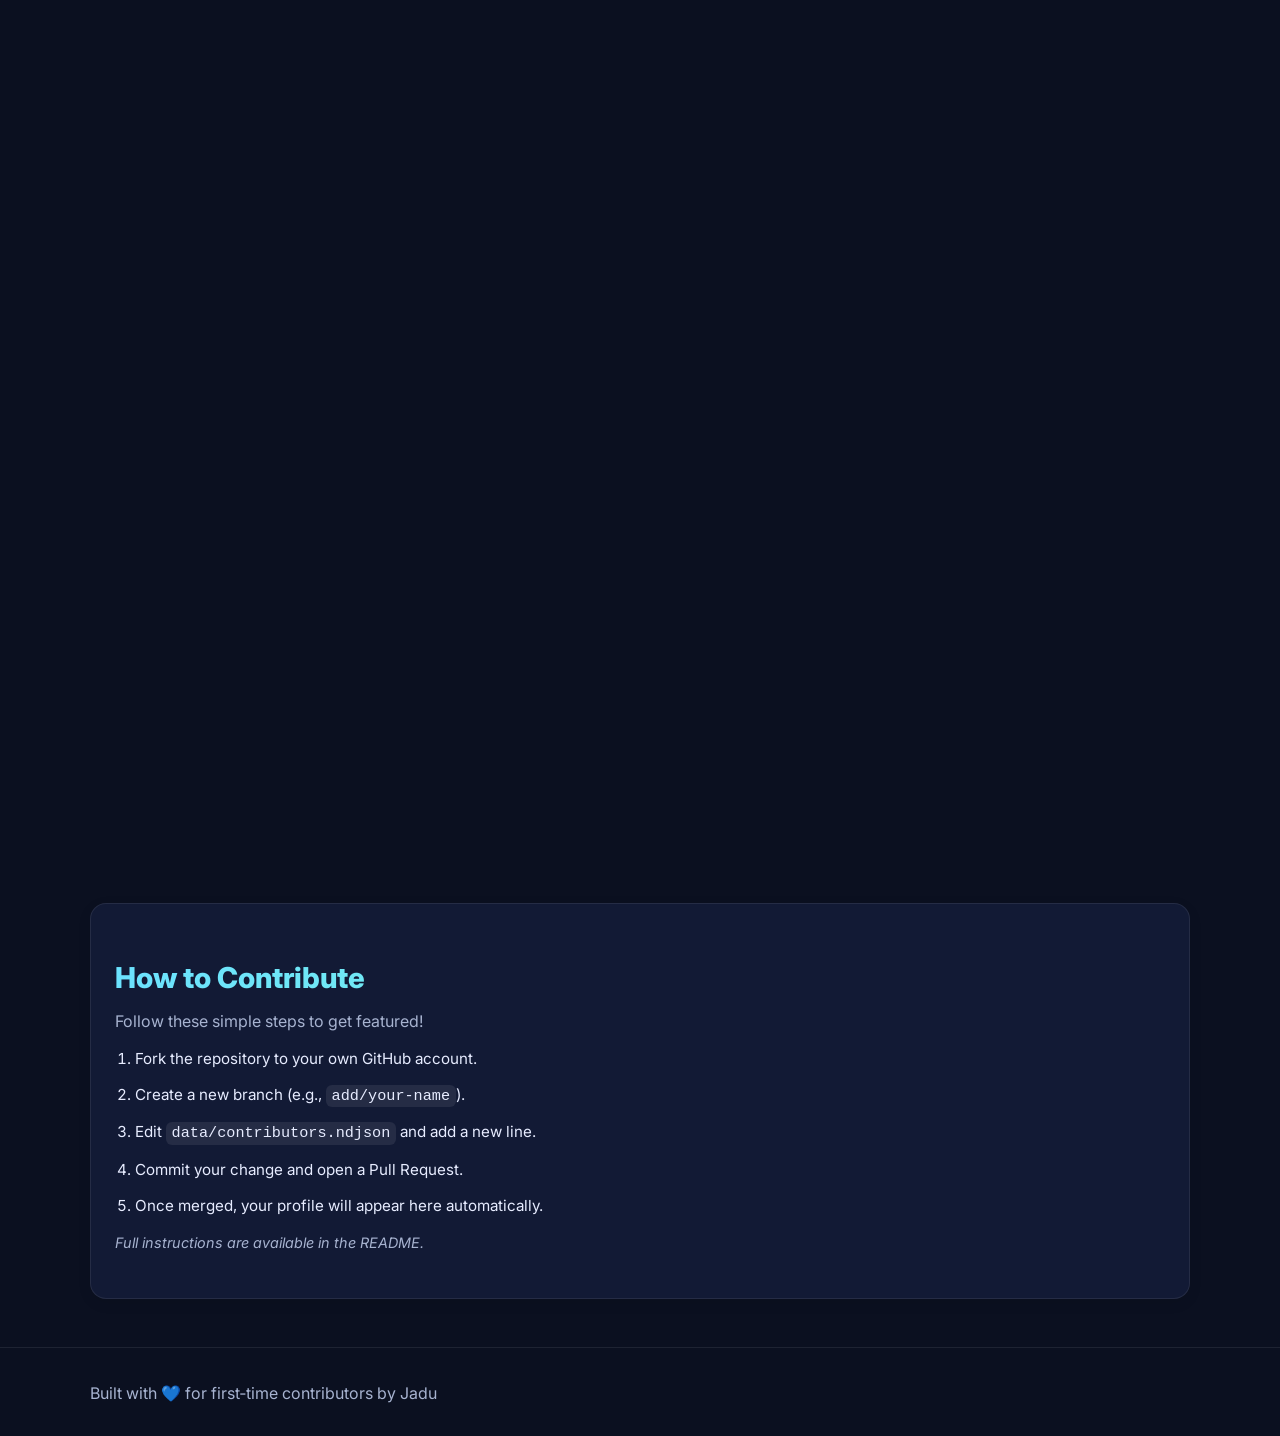
==== commit 9691ecfe: "Merge branch 'master' into master" ====
--- a/index.html
+++ b/index.html
@@ -52,7 +52,12 @@
     </header>
 
     <main class="container">
-      <!-- Contributors Section -->
+      <section id="spotlight-section" aria-labelledby="spotlight-title">
+        <h2 id="spotlight-title">⭐ Contributor Spotlight ⭐</h2>
+        <div id="spotlight" class="spotlight-card"></div>
+        <button id="show-another" class="btn">🎲 Show Another</button>
+      </section>
+
       <section
         aria-labelledby="contributors-title"
         class="contributors-section"
@@ -124,7 +129,6 @@
         </div>
       </section>
 
-      <!-- How-to Contribute Section -->
       <section aria-labelledby="contribute" class="howto" id="contribute">
         <div class="howto-header">
           <h2 id="contribute">How to Contribute</h2>
@@ -171,4 +175,4 @@
       </svg>
     </button>
   </body>
-</html>
+</html>
--- a/assets/styles.css
+++ b/assets/styles.css
@@ -431,6 +431,57 @@
   color: var(--danger);
 }
 
+#spotlight-section {
+  margin-bottom: 2rem;
+  text-align: center;
+}
+
+#spotlight-title {
+  font-size: 1.5rem;
+  margin-bottom: 1rem;
+}
+
+.spotlight-card {
+  background: linear-gradient( 135deg, rgba(107, 226, 255, 0.1), rgba(125, 249, 212, 0.1) );
+  border: 1px solid rgba(255, 255, 255, 0.1);
+  border-radius: 16px;
+  padding: 2rem;
+  margin-bottom: 1rem;
+  text-align: center;
+  transition: all 0.3s ease;
+  min-height: 250px;
+}
+
+.spotlight-card img {
+  width: 120px;
+  height: 120px;
+  border-radius: 50%;
+  object-fit: cover;
+  border: 2px solid var(--accent);
+  box-shadow: 0 10px 30px rgba(0, 0, 0, 0.3);
+}
+
+.spotlight-card .name {
+  font-size: 1.8rem;
+  font-weight: 700;
+  margin-top: 1rem;
+  color: var(--accent-2);
+}
+
+.spotlight-card .username {
+  color: var(--muted);
+  font-size: 1.1rem;
+}
+
+.spotlight-card .message {
+  margin-top: 1rem;
+  font-size: 1.1rem;
+}
+
+#show-another {
+  margin-top: 1rem;
+}
+
 .howto {
   margin-top: 3rem;
   background: rgba(255, 255, 255, 0.03);
@@ -885,7 +936,7 @@
 }
 
 .badge-early::before {
-  content: "�";
+  content: "";
   width: auto;
 }
 
@@ -1434,423 +1485,3 @@
     margin-top: 0.25rem;
   }
 }
-
-/* --- STATS PAGE STYLES --- */
-.stats-section {
-  margin-top: 1.5rem;
-  display: flex;
-  flex-direction: column;
-  gap: 1.5rem;
-}
-
-.stats-card {
-  background: linear-gradient(
-    145deg,
-    rgba(255, 255, 255, 0.04),
-    rgba(255, 255, 255, 0.01)
-  );
-  border: 1px solid rgba(255, 255, 255, 0.08);
-  border-radius: 12px;
-  padding: 1.25rem;
-  box-shadow: 0 4px 16px rgba(0, 0, 0, 0.08);
-  transition: transform 0.2s ease, box-shadow 0.2s ease;
-  position: relative;
-  overflow: hidden;
-}
-
-.stats-card::before {
-  content: "";
-  position: absolute;
-  top: 0;
-  left: 0;
-  right: 0;
-  height: 2px;
-  background: linear-gradient(90deg, var(--accent), var(--accent-2));
-}
-
-.stats-card:hover {
-  transform: translateY(-2px);
-  box-shadow: 0 6px 20px rgba(0, 0, 0, 0.12);
-}
-
-.stats-card h3 {
-  margin: 0 0 1rem;
-  font-size: 1.3rem;
-  font-weight: 700;
-  color: var(--accent-2);
-  display: flex;
-  align-items: center;
-  gap: 0.4rem;
-}
-
-/* Badge Distribution Styles */
-.badge-distribution {
-  display: grid;
-  grid-template-columns: repeat(auto-fill, minmax(200px, 1fr));
-  gap: 1rem;
-}
-
-.badge-stat-item {
-  display: flex;
-  flex-direction: column;
-  gap: 0.5rem;
-  padding: 0.8rem;
-  background: linear-gradient(
-    145deg,
-    rgba(255, 255, 255, 0.07),
-    rgba(255, 255, 255, 0.03)
-  );
-  border: 1px solid rgba(255, 255, 255, 0.08);
-  border-radius: 10px;
-  transition: transform 0.25s ease, box-shadow 0.25s ease;
-  position: relative;
-  overflow: hidden;
-}
-
-.badge-stat-item::before {
-  content: "";
-  position: absolute;
-  top: 0;
-  left: 0;
-  width: 2px;
-  height: 100%;
-  background: linear-gradient(180deg, var(--accent), var(--accent-2));
-  opacity: 0.6;
-}
-
-.badge-stat-item:hover {
-  transform: translateY(-2px);
-  box-shadow: 0 4px 12px rgba(0, 0, 0, 0.12);
-  background: linear-gradient(
-    145deg,
-    rgba(255, 255, 255, 0.09),
-    rgba(255, 255, 255, 0.04)
-  );
-}
-
-.badge-info {
-  display: flex;
-  align-items: center;
-  gap: 0.6rem;
-}
-
-.badge-icon {
-  font-size: 1.2rem;
-  filter: drop-shadow(0 2px 4px rgba(0, 0, 0, 0.15));
-  padding: 0.3rem;
-  background: rgba(255, 255, 255, 0.05);
-  border-radius: 8px;
-  width: 40px;
-  height: 40px;
-  display: flex;
-  align-items: center;
-  justify-content: center;
-}
-
-.badge-name {
-  font-weight: 600;
-  font-size: 0.85rem;
-  color: var(--text);
-}
-
-.badge-count {
-  margin-left: auto;
-  font-weight: 600;
-  font-size: 0.9rem;
-  color: var(--accent-2);
-  background: rgba(107, 226, 255, 0.12);
-  padding: 0.2rem 0.5rem;
-  border-radius: 12px;
-  box-shadow: 0 1px 3px rgba(107, 226, 255, 0.15);
-  min-width: 28px;
-  text-align: center;
-}
-
-.badge-bar {
-  height: 4px;
-  background: rgba(255, 255, 255, 0.08);
-  border-radius: 2px;
-  overflow: hidden;
-  position: relative;
-  margin-top: 0.2rem;
-}
-
-.badge-bar-fill {
-  height: 100%;
-  background: linear-gradient(90deg, var(--accent), var(--accent-2));
-  border-radius: 2px;
-  transition: width 0.8s cubic-bezier(0.4, 0, 0.2, 1);
-  position: relative;
-  box-shadow: 0 0 4px rgba(107, 226, 255, 0.2);
-}
-
-.badge-bar-fill::after {
-  content: "";
-  position: absolute;
-  top: 0;
-  left: 0;
-  right: 0;
-  bottom: 0;
-  background: linear-gradient(
-    90deg,
-    transparent,
-    rgba(255, 255, 255, 0.3),
-    transparent
-  );
-  animation: shimmer 2s infinite;
-}
-
-@keyframes shimmer {
-  0% {
-    transform: translateX(-100%);
-  }
-  100% {
-    transform: translateX(100%);
-  }
-}
-
-/* Growth Chart Styles */
-.growth-chart {
-  width: 100%;
-  padding: 0.75rem;
-  background: rgba(255, 255, 255, 0.015);
-  border-radius: 8px;
-}
-
-.bar-chart {
-  display: flex;
-  align-items: flex-end;
-  gap: 0.6rem;
-  height: 200px;
-  padding: 0.75rem 0.6rem 1.5rem;
-  overflow-x: auto;
-  position: relative;
-  width: 100%;
-}
-
-.bar-chart::before {
-  content: "";
-  position: absolute;
-  bottom: 0.6rem;
-  left: 0.6rem;
-  right: 0.6rem;
-  height: 1px;
-  background: rgba(255, 255, 255, 0.08);
-}
-
-.bar-item {
-  display: flex;
-  flex-direction: column;
-  align-items: center;
-  gap: 0.35rem;
-  min-width: 50px;
-  position: relative;
-  flex: 1;
-  max-width: 80px;
-}
-
-.bar-container {
-  height: 100%;
-  width: 100%;
-  display: flex;
-  align-items: flex-end;
-  position: relative;
-  flex-grow: 1;
-}
-
-.bar {
-  width: 100%;
-  background: linear-gradient(180deg, var(--accent), var(--accent-2));
-  border-radius: 3px 3px 0 0;
-  transition: height 0.6s cubic-bezier(0.4, 0, 0.2, 1);
-  position: relative;
-  box-shadow: 0 0 8px rgba(107, 226, 255, 0.2);
-  min-height: 5px;
-}
-
-.bar::after {
-  content: "";
-  position: absolute;
-  top: 0;
-  left: 0;
-  right: 0;
-  height: 2px;
-  background: rgba(255, 255, 255, 0.3);
-  border-radius: 3px 3px 0 0;
-}
-
-.bar-label {
-  font-size: 0.7rem;
-  color: var(--muted);
-  text-align: center;
-  font-weight: 500;
-  margin-top: 0.2rem;
-}
-
-.bar-value {
-  font-size: 0.75rem;
-  font-weight: 600;
-  color: var(--accent-2);
-  background: rgba(107, 226, 255, 0.08);
-  padding: 0.1rem 0.25rem;
-  border-radius: 3px;
-  min-width: 20px;
-  text-align: center;
-}
-
-/* Name Statistics Styles */
-.name-statistics {
-  display: flex;
-  flex-wrap: wrap;
-  gap: 0.5rem;
-  margin-top: 0.5rem;
-}
-
-.name-stat-item {
-  display: inline-flex;
-  align-items: center;
-  gap: 0.6rem;
-  margin-left: 0.5rem;
-  padding: 0.5rem 0.8rem;
-  background: rgba(107, 226, 255, 0.08);
-  border: 1px solid rgba(107, 226, 255, 0.15);
-  border-radius: 20px;
-  transition: all 0.2s ease;
-  position: relative;
-  overflow: hidden;
-}
-
-.name-stat-item:hover {
-  background: rgba(107, 226, 255, 0.12);
-  border-color: rgba(107, 226, 255, 0.25);
-  transform: scale(1.02);
-}
-
-.name-stat-label {
-  font-size: 0.7rem;
-  color: var(--muted);
-  font-weight: 500;
-  opacity: 0.85;
-}
-
-.name-stat-value {
-  font-size: 0.85rem;
-  font-weight: 600;
-  color: var(--accent-2);
-  white-space: nowrap;
-}
-
-/* Add icon before each stat item */
-.name-stat-item::before {
-  content: "👤";
-  font-size: 0.8rem;
-  opacity: 0.7;
-}
-
-/* Fun Facts Styles */
-.fun-facts-list {
-  list-style: none;
-  padding: 0;
-  margin: 0;
-  display: grid;
-  grid-template-columns: repeat(auto-fit, minmax(300px, 1fr));
-  gap: 1.5rem;
-}
-
-.fun-facts-list li {
-  padding: 1.5rem;
-  background: linear-gradient(
-    145deg,
-    rgba(255, 255, 255, 0.05),
-    rgba(255, 255, 255, 0.02)
-  );
-  border: 1px solid rgba(255, 255, 255, 0.08);
-  border-radius: 12px;
-  position: relative;
-  padding-left: 3.5rem;
-  transition: transform 0.3s ease, box-shadow 0.3s ease;
-  font-size: 1rem;
-  line-height: 1.5;
-}
-
-.fun-facts-list li:hover {
-  transform: translateY(-5px);
-  box-shadow: 0 8px 25px rgba(0, 0, 0, 0.1);
-  background: linear-gradient(
-    145deg,
-    rgba(255, 255, 255, 0.08),
-    rgba(255, 255, 255, 0.03)
-  );
-}
-
-.fun-facts-list li::before {
-  content: "✨";
-  position: absolute;
-  left: 1.5rem;
-  top: 1.5rem;
-  font-size: 1.5rem;
-  line-height: 1;
-}
-
-/* Mobile Responsiveness for Stats */
-@media (max-width: 768px) {
-  .stats-section {
-    gap: 2rem;
-  }
-
-  .stats-card {
-    padding: 1.5rem;
-  }
-
-  .stats-card h3 {
-    font-size: 1.5rem;
-  }
-
-  .badge-distribution {
-    grid-template-columns: 1fr;
-    gap: 1rem;
-  }
-
-  .badge-stat-item {
-    padding: 1rem;
-  }
-
-  .badge-icon {
-    width: 45px;
-    height: 45px;
-    font-size: 1.4rem;
-  }
-
-  .bar-chart {
-    height: 200px;
-    gap: 1rem;
-    padding: 1rem 0.5rem 0.5rem;
-  }
-
-  .bar-item {
-    min-width: 60px;
-  }
-
-  .name-statistics {
-    grid-template-columns: 1fr;
-    gap: 1rem;
-  }
-
-  .name-stat-item {
-    padding: 1rem;
-  }
-
-  .fun-facts-list {
-    grid-template-columns: 1fr;
-    gap: 1rem;
-  }
-
-  .fun-facts-list li {
-    padding: 1rem 1rem 1rem 2.5rem;
-  }
-
-  .fun-facts-list li::before {
-    left: 1rem;
-    top: 1rem;
-  }
-}
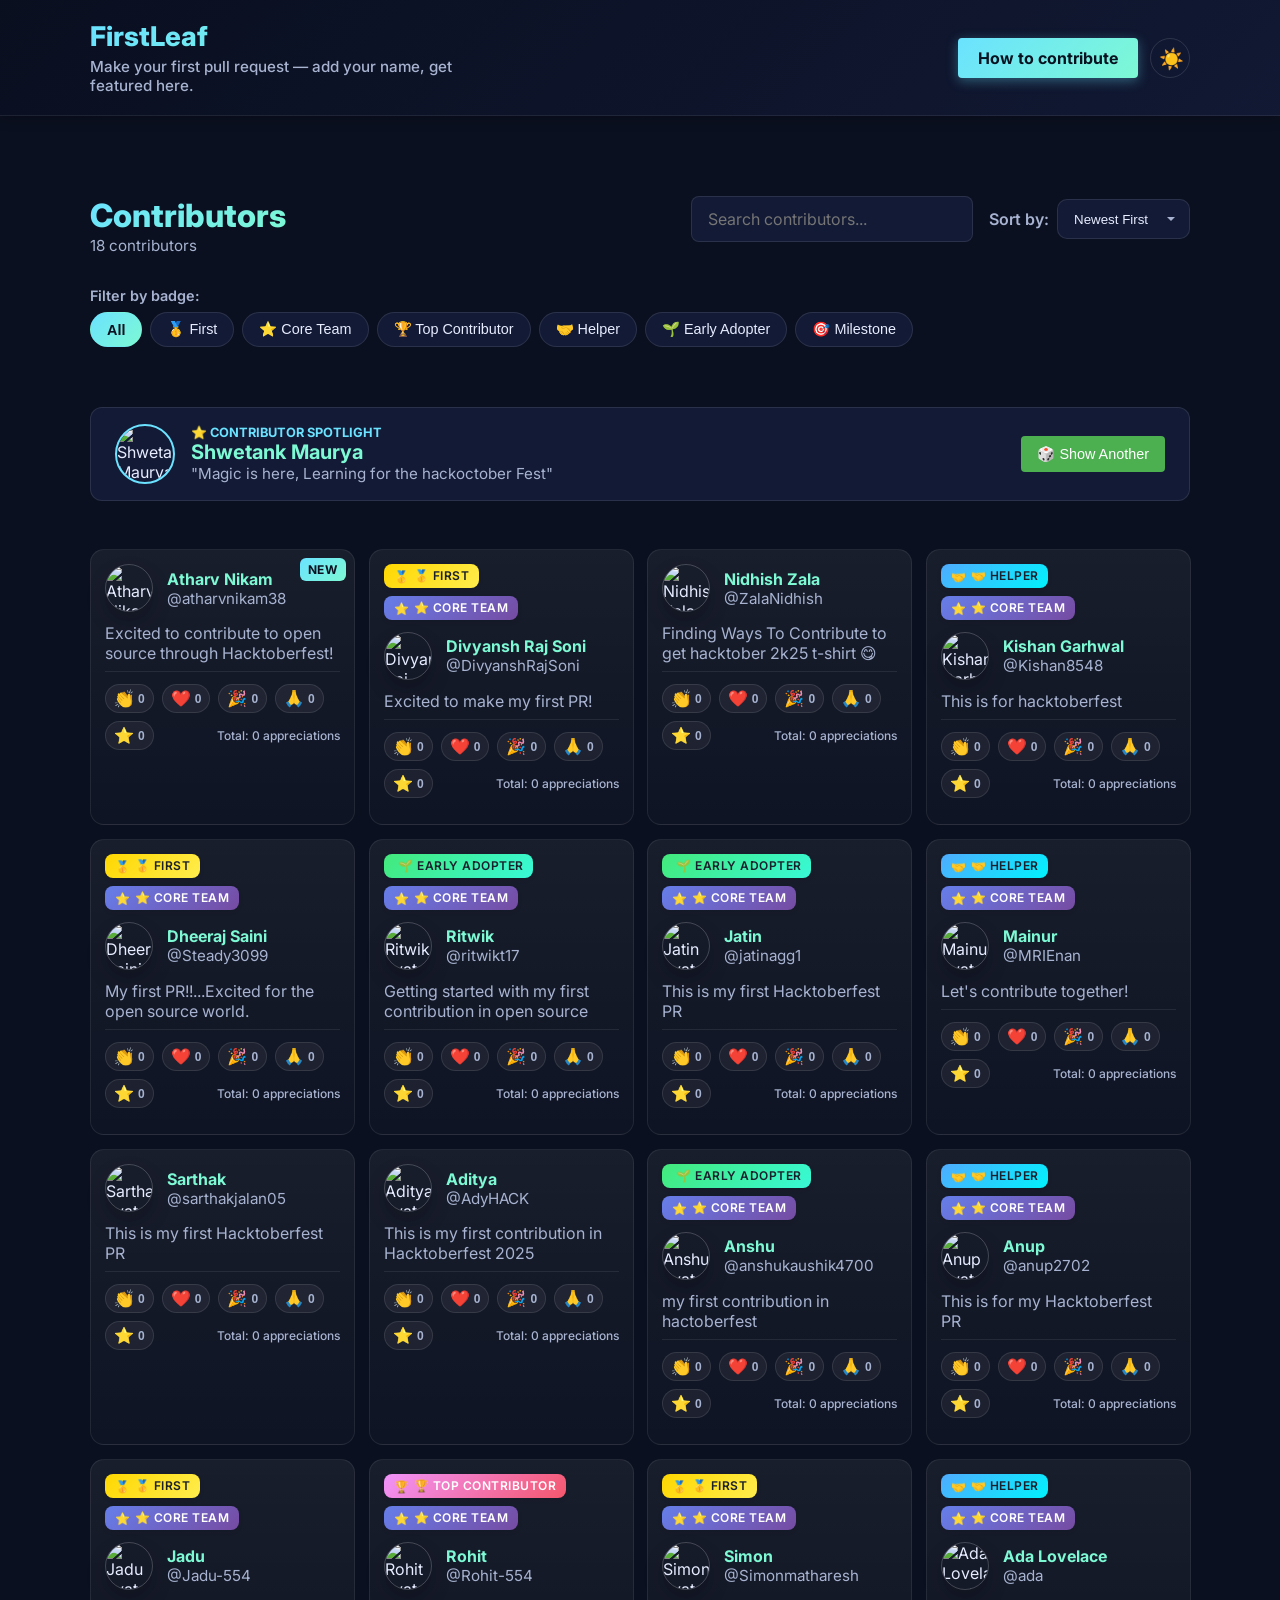
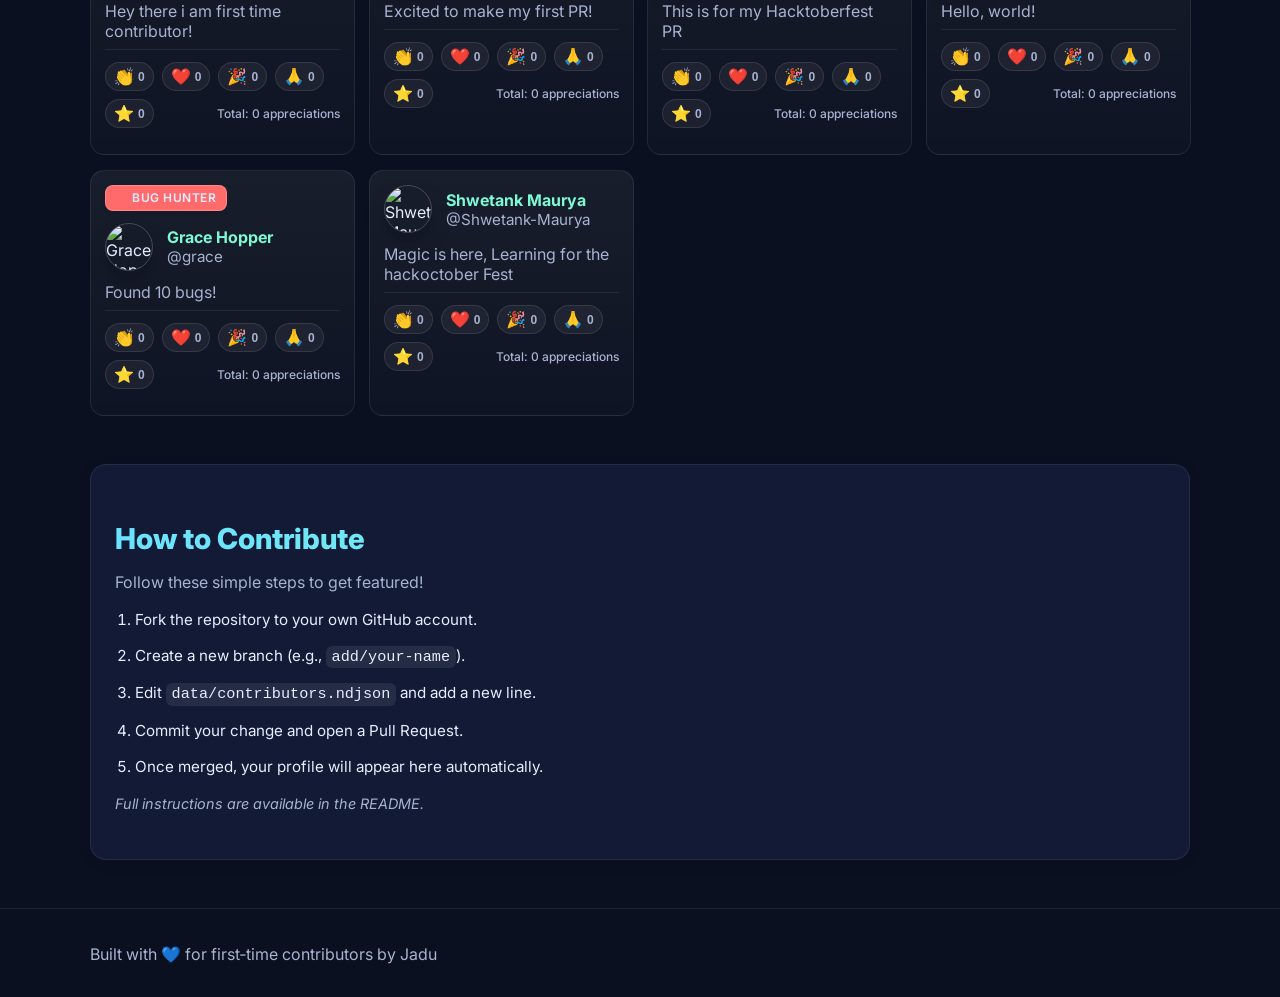
==== commit 8fe7ee20: "Spotlight worked on" ====
--- a/index.html
+++ b/index.html
@@ -34,9 +34,6 @@
           <a class="btn" id="repoLink" target="_blank" rel="noopener"
             >View Repo</a
           >
-          <a class="btn" href="stats.html"
-            >📊 Stats</a
-          >
           <a class="btn primary" id="howToContribute" href="#contribute"
             >How to contribute</a
           >
@@ -52,12 +49,6 @@
     </header>
 
     <main class="container">
-      <section id="spotlight-section" aria-labelledby="spotlight-title">
-        <h2 id="spotlight-title">⭐ Contributor Spotlight ⭐</h2>
-        <div id="spotlight" class="spotlight-card"></div>
-        <button id="show-another" class="btn">🎲 Show Another</button>
-      </section>
-
       <section
         aria-labelledby="contributors-title"
         class="contributors-section"
@@ -110,16 +101,9 @@
           </div>
         </div>
 
-        <div class="stats-cards">
-          <div class="stat-card">
-            <div class="stat-value" id="totalCount">0</div>
-            <div class="stat-label">Total Contributors</div>
-          </div>
-          <div class="stat-card">
-            <div class="stat-value" id="latestContributor">-</div>
-            <div class="stat-label">Latest Contributor</div>
-          </div>
-        </div>
+        <section id="spotlight-section">
+          <div id="spotlight" class="spotlight-card"></div>
+        </section>
 
         <div id="contributors" class="cards" role="list"></div>
 
--- a/assets/styles.css
+++ b/assets/styles.css
@@ -118,269 +118,26 @@
 }
 
 .cards {
-  margin-top: 1rem;
+  margin-top: 1.5rem;
   display: grid;
   grid-template-columns: repeat(auto-fill, minmax(220px, 1fr));
   gap: 14px;
 }
-.card-container {
-  perspective: 1200px;
-  height: 100%;
-  min-height: 300px;
-  position: relative;
-}
-
 .card {
   list-style: none;
   background: linear-gradient(
-    145deg,
-    rgba(255, 255, 255, 0.08),
+    180deg,
+    rgba(255, 255, 255, 0.06),
     rgba(255, 255, 255, 0.02)
   );
-  border: 1px solid rgba(255, 255, 255, 0.1);
-  border-radius: 16px;
-  padding: 0;
+  border: 1px solid rgba(255, 255, 255, 0.08);
+  border-radius: 14px;
+  padding: 14px;
   height: 100%;
-  position: relative;
-  transform-style: preserve-3d;
-  transition: transform 0.7s cubic-bezier(0.4, 0, 0.2, 1);
-  cursor: pointer;
-  box-shadow: 0 4px 20px rgba(0, 0, 0, 0.15);
-}
-
-.card:hover {
-  box-shadow: 0 8px 30px rgba(0, 0, 0, 0.2);
-}
-
-.card.flipped {
-  transform: rotateY(180deg);
-}
-
-.card-face {
-  position: absolute;
-  width: 100%;
-  height: 100%;
-  backface-visibility: hidden;
-  border-radius: 16px;
-  display: flex;
-  flex-direction: column;
-  overflow: hidden;
-}
-
-.card-front {
-  background: linear-gradient(
-    145deg,
-    rgba(255, 255, 255, 0.08),
-    rgba(255, 255, 255, 0.02)
-  );
-  border: 1px solid rgba(255, 255, 255, 0.1);
-  padding: 16px;
-}
-
-.card-back {
-  background: linear-gradient(
-    135deg,
-    rgba(107, 226, 255, 0.15),
-    rgba(125, 249, 212, 0.1)
-  );
-  border: 1px solid rgba(255, 255, 255, 0.15);
-  transform: rotateY(180deg);
-  padding: 20px;
-  box-shadow: inset 0 0 20px rgba(107, 226, 255, 0.05);
-}
-
-.flip-icon {
-  position: absolute;
-  top: 12px;
-  right: 12px;
-  width: 32px;
-  height: 32px;
-  background: linear-gradient(
-    135deg,
-    rgba(255, 255, 255, 0.15),
-    rgba(255, 255, 255, 0.05)
-  );
-  backdrop-filter: blur(6px);
-  border-radius: 8px;
-  display: flex;
-  align-items: center;
-  justify-content: center;
-  cursor: pointer;
-  transition: all 0.3s cubic-bezier(0.4, 0, 0.2, 1);
-  z-index: 10;
-  box-shadow: 0 2px 10px rgba(0, 0, 0, 0.2);
-  border: 1px solid rgba(255, 255, 255, 0.1);
-}
-
-.flip-icon:hover {
-  background: linear-gradient(
-    135deg,
-    rgba(255, 255, 255, 0.25),
-    rgba(255, 255, 255, 0.1)
-  );
-  transform: scale(1.05) rotate(10deg);
-  box-shadow: 0 4px 16px rgba(0, 0, 0, 0.3);
-  border-color: rgba(255, 255, 255, 0.2);
-}
-
-.flip-icon svg {
-  width: 18px;
-  height: 18px;
-  fill: var(--text);
-}
-
-.card-back .flip-icon {
-  transform: rotateY(180deg);
-}
-
-.card-back .flip-icon svg {
-  transform: rotateY(180deg);
-}
-
-.contributor-details {
-  display: flex;
-  flex-direction: column;
-  gap: 16px;
-  height: 100%;
-}
-
-.detail-row {
-  display: flex;
-  flex-direction: column;
-  gap: 8px;
-  padding-bottom: 8px;
-  border-bottom: 1px solid rgba(255, 255, 255, 0.05);
-}
-
-.detail-row:last-child {
-  border-bottom: none;
-  padding-bottom: 0;
-}
-
-.detail-label {
-  font-size: 0.7rem;
-  color: var(--muted);
-  text-transform: uppercase;
-  letter-spacing: 0.1em;
-  font-weight: 600;
-}
-
-.detail-value {
-  font-size: 0.95rem;
-  line-height: 1.5;
-}
-
-.join-date {
-  font-weight: 600;
-  color: var(--accent-2);
-  display: flex;
-  align-items: center;
-  gap: 6px;
-}
-
-.join-date::before {
-  content: "📅";
-  font-size: 0.9rem;
-}
-
-.full-message {
-  font-style: italic;
-  line-height: 1.5;
-  color: rgba(255, 255, 255, 0.9);
-  padding: 8px 12px;
-  background: rgba(255, 255, 255, 0.05);
-  border-radius: 8px;
-  border-left: 3px solid var(--accent-2);
-}
-
-.badges-list {
-  display: flex;
-  flex-wrap: wrap;
-  gap: 8px;
-  margin-top: 4px;
-}
-
-.github-link {
-  display: inline-flex;
-  align-items: center;
-  justify-content: center;
-  gap: 8px;
-  margin-top: auto;
-  padding: 10px 16px;
-  background: linear-gradient(135deg, var(--accent), var(--accent-2));
-  border-radius: 10px;
-  color: var(--bg);
-  font-weight: 600;
-  text-decoration: none;
-  transition: all 0.3s ease;
-  box-shadow: 0 4px 12px rgba(107, 226, 255, 0.3);
-}
-
-.github-link:hover {
-  transform: translateY(-3px);
-  box-shadow: 0 6px 16px rgba(107, 226, 255, 0.4);
-}
-
-.github-link svg {
-  width: 18px;
-  height: 18px;
-}
-
-/* Add subtle shine effect on hover */
-.card-front::after {
-  content: "";
-  position: absolute;
-  top: -50%;
-  left: -50%;
-  width: 200%;
-  height: 200%;
-  background: linear-gradient(
-    to bottom right,
-    rgba(255, 255, 255, 0),
-    rgba(255, 255, 255, 0.1) 30%,
-    rgba(255, 255, 255, 0) 60%
-  );
-  transform: rotate(30deg) translate(-100%, -100%);
-  transition: transform 0.6s;
-  pointer-events: none;
-}
-
-.card:hover .card-front::after {
-  transform: rotate(30deg) translate(100%, 100%);
-}
-
-/* Add subtle pulse to flip icon */
-@keyframes pulse {
-  0%,
-  100% {
-    opacity: 0.8;
-  }
-  50% {
-    opacity: 1;
-  }
-}
-
-.flip-icon {
-  animation: pulse 2s infinite;
-}
-
-/* Add subtle glow to card back */
-.card-back::before {
-  content: "";
-  position: absolute;
-  top: 0;
-  left: 0;
-  right: 0;
-  bottom: 0;
-  background: radial-gradient(
-    circle at center,
-    rgba(107, 226, 255, 0.1) 0%,
-    rgba(107, 226, 255, 0) 70%
-  );
-  pointer-events: none;
 }
 .card a {
   text-decoration: none;
+  color: inherit;
   display: block;
 }
 .card .name {
@@ -432,55 +189,60 @@
 }
 
 #spotlight-section {
-  margin-bottom: 2rem;
-  text-align: center;
-}
-
-#spotlight-title {
-  font-size: 1.5rem;
-  margin-bottom: 1rem;
+  margin-top: 1.5rem;
+  margin-bottom: 0;
 }
 
 .spotlight-card {
-  background: linear-gradient( 135deg, rgba(107, 226, 255, 0.1), rgba(125, 249, 212, 0.1) );
+  display: flex;
+  align-items: center;
+  justify-content: space-between;
+  gap: 1.5rem;
+  background: var(--panel);
   border: 1px solid rgba(255, 255, 255, 0.1);
-  border-radius: 16px;
-  padding: 2rem;
-  margin-bottom: 1rem;
-  text-align: center;
+  border-radius: 12px;
+  padding: 1rem 1.5rem;
   transition: all 0.3s ease;
-  min-height: 250px;
-}
-
-.spotlight-card img {
-  width: 120px;
-  height: 120px;
+}
+
+.spotlight-content {
+  display: flex;
+  align-items: center;
+  gap: 1rem;
+  text-align: left;
+}
+
+.spotlight-content img {
+  width: 60px;
+  height: 60px;
   border-radius: 50%;
-  object-fit: cover;
   border: 2px solid var(--accent);
-  box-shadow: 0 10px 30px rgba(0, 0, 0, 0.3);
-}
-
-.spotlight-card .name {
-  font-size: 1.8rem;
+  flex-shrink: 0;
+}
+
+.spotlight-header {
+  font-size: 0.8rem;
   font-weight: 700;
-  margin-top: 1rem;
+  color: var(--accent);
+  text-transform: uppercase;
+}
+
+.spotlight-name {
+  font-size: 1.25rem;
+  font-weight: 700;
   color: var(--accent-2);
 }
 
-.spotlight-card .username {
-  color: var(--muted);
-  font-size: 1.1rem;
-}
-
-.spotlight-card .message {
-  margin-top: 1rem;
-  font-size: 1.1rem;
+.spotlight-message {
+  font-size: 0.95rem;
+  color: var(--muted);
 }
 
 #show-another {
-  margin-top: 1rem;
-}
+  font-size: 0.9rem;
+  padding: 0.6rem 1rem;
+}
+
 
 .howto {
   margin-top: 3rem;
@@ -1241,9 +1003,9 @@
 /* Stats cards */
 .stats-cards {
   display: flex;
-  gap: 0.8rem;
+  gap: 1rem;
   flex-wrap: wrap;
-  margin-top: 0.8rem;
+  margin-top: 1rem;
 }
 
 /* Badge filters */
@@ -1318,36 +1080,31 @@
 }
 
 .stat-card {
-  flex: 1 1 180px;
-  background: linear-gradient(
-    145deg,
-    rgba(255, 255, 255, 0.04),
-    rgba(255, 255, 255, 0.01)
-  );
-  border: 1px solid rgba(255, 255, 255, 0.08);
-  border-radius: 10px;
-  padding: 1rem;
+  flex: 1 1 200px;
+  background: var(--panel);
+  border-radius: 16px;
+  padding: 1.25rem 1rem;
   text-align: center;
-  box-shadow: 0 3px 10px rgba(0, 0, 0, 0.06);
-  transition: transform 0.2s ease, box-shadow 0.2s ease;
+  box-shadow: 0 4px 14px rgba(0, 0, 0, 0.08);
+  transition: transform 0.25s ease, box-shadow 0.25s ease;
 }
 
 .stat-card:hover {
-  transform: translateY(-2px);
-  box-shadow: 0 5px 15px rgba(0, 0, 0, 0.1);
+  transform: translateY(-4px);
+  box-shadow: 0 6px 20px rgba(0, 0, 0, 0.15);
 }
 
 .stat-value {
-  font-size: 1.5rem;
-  font-weight: 700;
+  font-size: 1.7rem;
+  font-weight: 800;
   color: var(--accent-2);
 }
 
 .stat-label {
-  font-size: 0.8rem;
-  font-weight: 500;
-  color: var(--muted);
-  margin-top: 0.2rem;
+  font-size: 0.85rem;
+  font-weight: 600;
+  color: var(--muted);
+  margin-top: 0.25rem;
 }
 
 /* --- HOW TO CONTRIBUTE --- */
@@ -1453,13 +1210,8 @@
 }
 
 @keyframes bounce {
-  0%,
-  100% {
-    transform: scale(1);
-  }
-  50% {
-    transform: scale(1.3);
-  }
+  0%, 100% { transform: scale(1); }
+  50% { transform: scale(1.3); }
 }
 
 .appreciation-btn.animating .emoji {
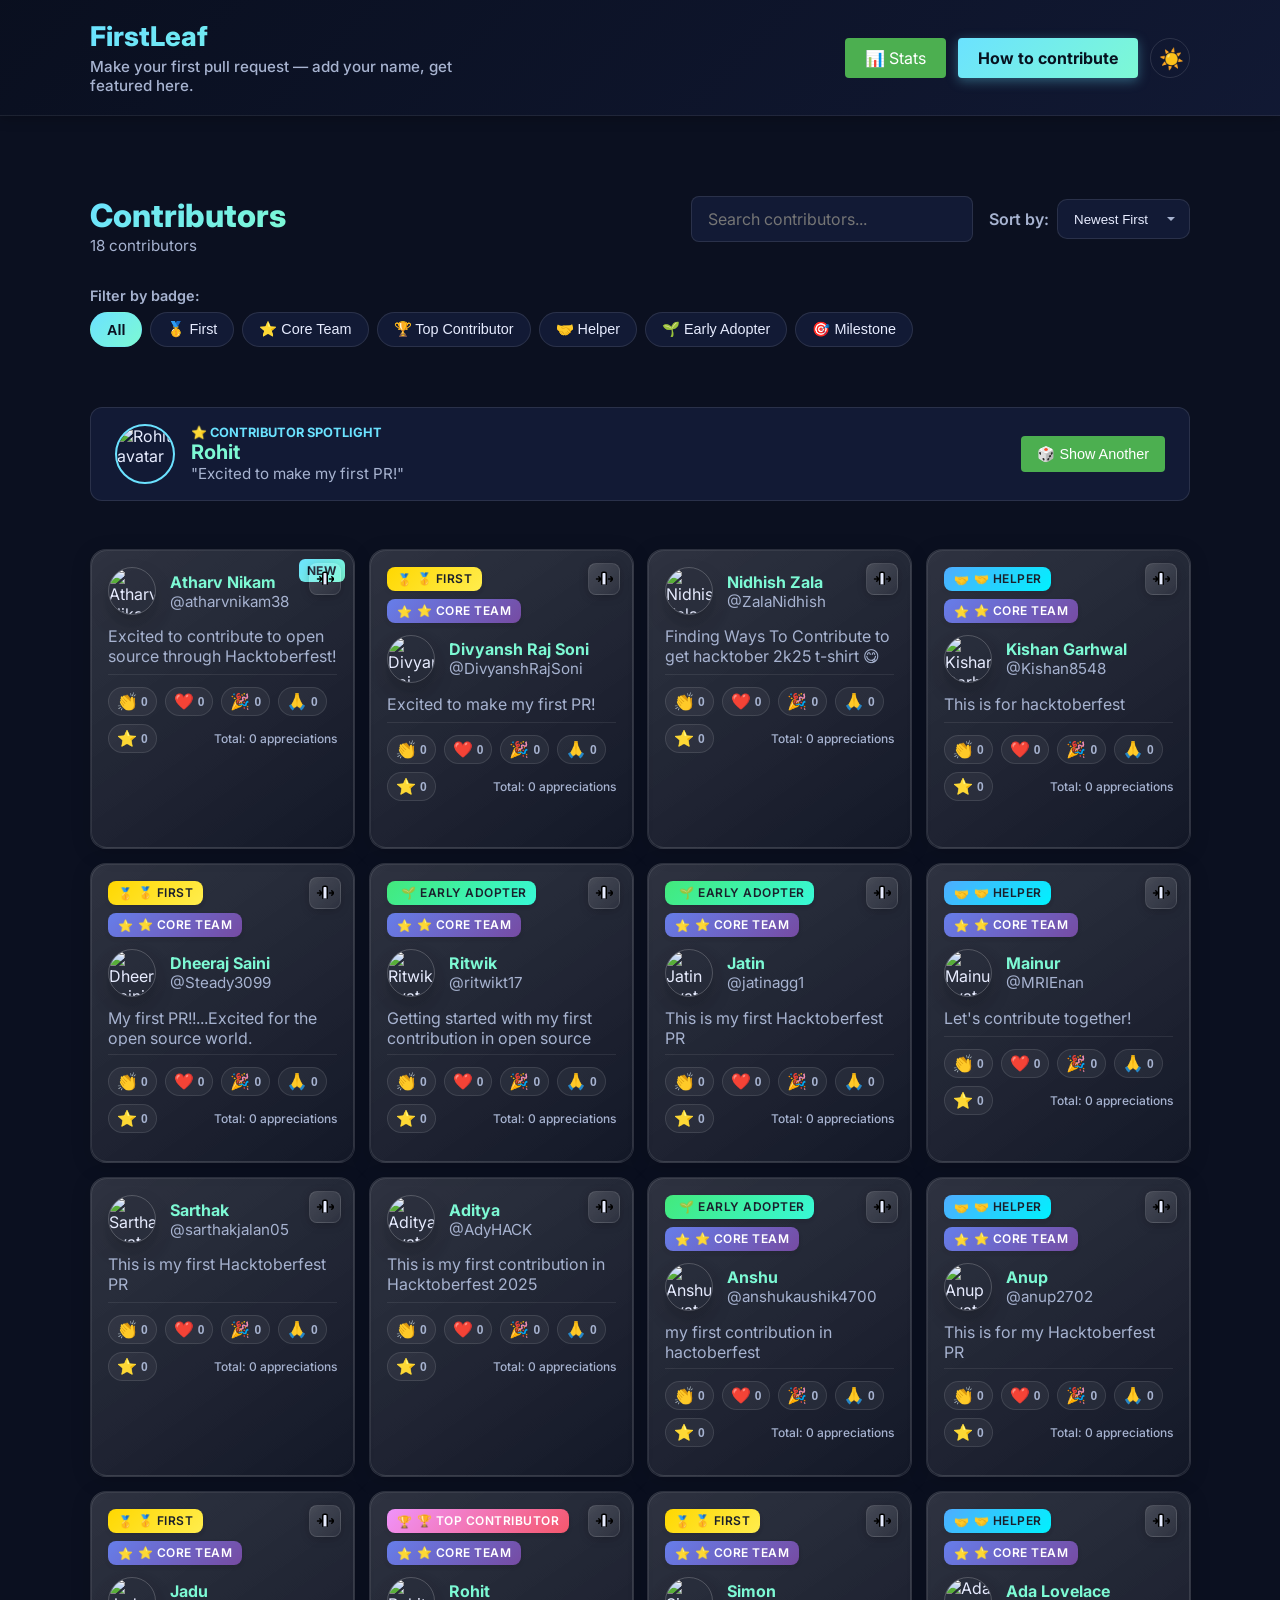
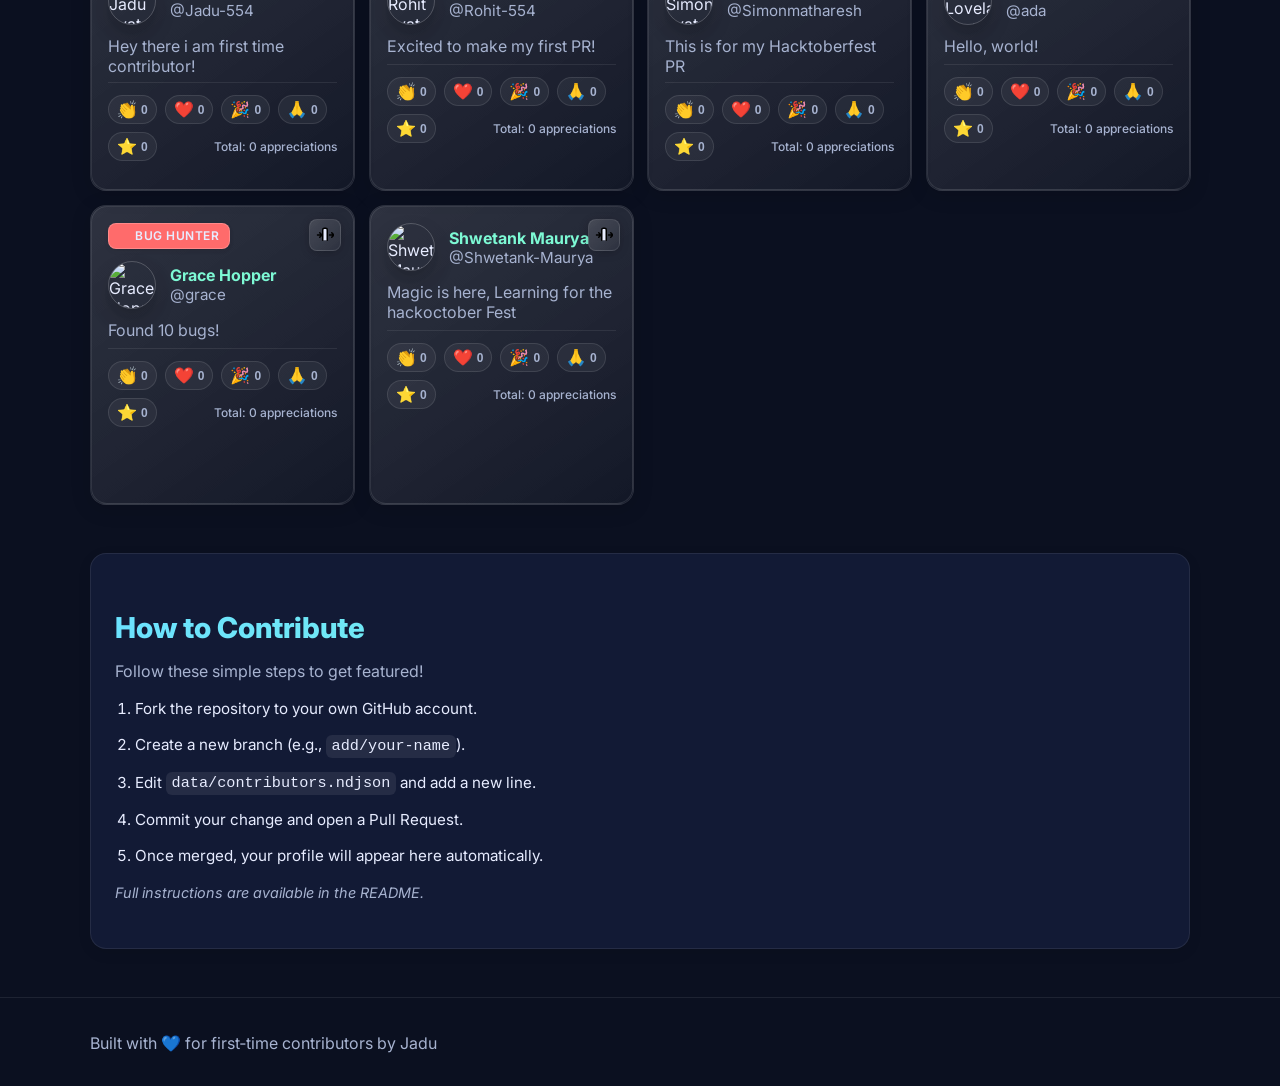
==== commit a241de72: "Merge branch 'master' of https://github.com/sarthakjalan05/FirstLeaf" ====
--- a/index.html
+++ b/index.html
@@ -33,6 +33,9 @@
         <nav class="actions">
           <a class="btn" id="repoLink" target="_blank" rel="noopener"
             >View Repo</a
+          >
+          <a class="btn" href="stats.html"
+            >📊 Stats</a
           >
           <a class="btn primary" id="howToContribute" href="#contribute"
             >How to contribute</a
--- a/assets/styles.css
+++ b/assets/styles.css
@@ -123,21 +123,264 @@
   grid-template-columns: repeat(auto-fill, minmax(220px, 1fr));
   gap: 14px;
 }
+.card-container {
+  perspective: 1200px;
+  height: 100%;
+  min-height: 300px;
+  position: relative;
+}
+
 .card {
   list-style: none;
   background: linear-gradient(
-    180deg,
-    rgba(255, 255, 255, 0.06),
+    145deg,
+    rgba(255, 255, 255, 0.08),
     rgba(255, 255, 255, 0.02)
   );
-  border: 1px solid rgba(255, 255, 255, 0.08);
-  border-radius: 14px;
-  padding: 14px;
+  border: 1px solid rgba(255, 255, 255, 0.1);
+  border-radius: 16px;
+  padding: 0;
   height: 100%;
+  position: relative;
+  transform-style: preserve-3d;
+  transition: transform 0.7s cubic-bezier(0.4, 0, 0.2, 1);
+  cursor: pointer;
+  box-shadow: 0 4px 20px rgba(0, 0, 0, 0.15);
+}
+
+.card:hover {
+  box-shadow: 0 8px 30px rgba(0, 0, 0, 0.2);
+}
+
+.card.flipped {
+  transform: rotateY(180deg);
+}
+
+.card-face {
+  position: absolute;
+  width: 100%;
+  height: 100%;
+  backface-visibility: hidden;
+  border-radius: 16px;
+  display: flex;
+  flex-direction: column;
+  overflow: hidden;
+}
+
+.card-front {
+  background: linear-gradient(
+    145deg,
+    rgba(255, 255, 255, 0.08),
+    rgba(255, 255, 255, 0.02)
+  );
+  border: 1px solid rgba(255, 255, 255, 0.1);
+  padding: 16px;
+}
+
+.card-back {
+  background: linear-gradient(
+    135deg,
+    rgba(107, 226, 255, 0.15),
+    rgba(125, 249, 212, 0.1)
+  );
+  border: 1px solid rgba(255, 255, 255, 0.15);
+  transform: rotateY(180deg);
+  padding: 20px;
+  box-shadow: inset 0 0 20px rgba(107, 226, 255, 0.05);
+}
+
+.flip-icon {
+  position: absolute;
+  top: 12px;
+  right: 12px;
+  width: 32px;
+  height: 32px;
+  background: linear-gradient(
+    135deg,
+    rgba(255, 255, 255, 0.15),
+    rgba(255, 255, 255, 0.05)
+  );
+  backdrop-filter: blur(6px);
+  border-radius: 8px;
+  display: flex;
+  align-items: center;
+  justify-content: center;
+  cursor: pointer;
+  transition: all 0.3s cubic-bezier(0.4, 0, 0.2, 1);
+  z-index: 10;
+  box-shadow: 0 2px 10px rgba(0, 0, 0, 0.2);
+  border: 1px solid rgba(255, 255, 255, 0.1);
+}
+
+.flip-icon:hover {
+  background: linear-gradient(
+    135deg,
+    rgba(255, 255, 255, 0.25),
+    rgba(255, 255, 255, 0.1)
+  );
+  transform: scale(1.05) rotate(10deg);
+  box-shadow: 0 4px 16px rgba(0, 0, 0, 0.3);
+  border-color: rgba(255, 255, 255, 0.2);
+}
+
+.flip-icon svg {
+  width: 18px;
+  height: 18px;
+  fill: var(--text);
+}
+
+.card-back .flip-icon {
+  transform: rotateY(180deg);
+}
+
+.card-back .flip-icon svg {
+  transform: rotateY(180deg);
+}
+
+.contributor-details {
+  display: flex;
+  flex-direction: column;
+  gap: 16px;
+  height: 100%;
+}
+
+.detail-row {
+  display: flex;
+  flex-direction: column;
+  gap: 8px;
+  padding-bottom: 8px;
+  border-bottom: 1px solid rgba(255, 255, 255, 0.05);
+}
+
+.detail-row:last-child {
+  border-bottom: none;
+  padding-bottom: 0;
+}
+
+.detail-label {
+  font-size: 0.7rem;
+  color: var(--muted);
+  text-transform: uppercase;
+  letter-spacing: 0.1em;
+  font-weight: 600;
+}
+
+.detail-value {
+  font-size: 0.95rem;
+  line-height: 1.5;
+}
+
+.join-date {
+  font-weight: 600;
+  color: var(--accent-2);
+  display: flex;
+  align-items: center;
+  gap: 6px;
+}
+
+.join-date::before {
+  content: "📅";
+  font-size: 0.9rem;
+}
+
+.full-message {
+  font-style: italic;
+  line-height: 1.5;
+  color: rgba(255, 255, 255, 0.9);
+  padding: 8px 12px;
+  background: rgba(255, 255, 255, 0.05);
+  border-radius: 8px;
+  border-left: 3px solid var(--accent-2);
+}
+
+.badges-list {
+  display: flex;
+  flex-wrap: wrap;
+  gap: 8px;
+  margin-top: 4px;
+}
+
+.github-link {
+  display: inline-flex;
+  align-items: center;
+  justify-content: center;
+  gap: 8px;
+  margin-top: auto;
+  padding: 10px 16px;
+  background: linear-gradient(135deg, var(--accent), var(--accent-2));
+  border-radius: 10px;
+  color: var(--bg);
+  font-weight: 600;
+  text-decoration: none;
+  transition: all 0.3s ease;
+  box-shadow: 0 4px 12px rgba(107, 226, 255, 0.3);
+}
+
+.github-link:hover {
+  transform: translateY(-3px);
+  box-shadow: 0 6px 16px rgba(107, 226, 255, 0.4);
+}
+
+.github-link svg {
+  width: 18px;
+  height: 18px;
+}
+
+/* Add subtle shine effect on hover */
+.card-front::after {
+  content: "";
+  position: absolute;
+  top: -50%;
+  left: -50%;
+  width: 200%;
+  height: 200%;
+  background: linear-gradient(
+    to bottom right,
+    rgba(255, 255, 255, 0),
+    rgba(255, 255, 255, 0.1) 30%,
+    rgba(255, 255, 255, 0) 60%
+  );
+  transform: rotate(30deg) translate(-100%, -100%);
+  transition: transform 0.6s;
+  pointer-events: none;
+}
+
+.card:hover .card-front::after {
+  transform: rotate(30deg) translate(100%, 100%);
+}
+
+/* Add subtle pulse to flip icon */
+@keyframes pulse {
+  0%,
+  100% {
+    opacity: 0.8;
+  }
+  50% {
+    opacity: 1;
+  }
+}
+
+.flip-icon {
+  animation: pulse 2s infinite;
+}
+
+/* Add subtle glow to card back */
+.card-back::before {
+  content: "";
+  position: absolute;
+  top: 0;
+  left: 0;
+  right: 0;
+  bottom: 0;
+  background: radial-gradient(
+    circle at center,
+    rgba(107, 226, 255, 0.1) 0%,
+    rgba(107, 226, 255, 0) 70%
+  );
+  pointer-events: none;
 }
 .card a {
   text-decoration: none;
-  color: inherit;
   display: block;
 }
 .card .name {
@@ -1003,9 +1246,9 @@
 /* Stats cards */
 .stats-cards {
   display: flex;
-  gap: 1rem;
+  gap: 0.8rem;
   flex-wrap: wrap;
-  margin-top: 1rem;
+  margin-top: 0.8rem;
 }
 
 /* Badge filters */
@@ -1080,31 +1323,36 @@
 }
 
 .stat-card {
-  flex: 1 1 200px;
-  background: var(--panel);
-  border-radius: 16px;
-  padding: 1.25rem 1rem;
+  flex: 1 1 180px;
+  background: linear-gradient(
+    145deg,
+    rgba(255, 255, 255, 0.04),
+    rgba(255, 255, 255, 0.01)
+  );
+  border: 1px solid rgba(255, 255, 255, 0.08);
+  border-radius: 10px;
+  padding: 1rem;
   text-align: center;
-  box-shadow: 0 4px 14px rgba(0, 0, 0, 0.08);
-  transition: transform 0.25s ease, box-shadow 0.25s ease;
+  box-shadow: 0 3px 10px rgba(0, 0, 0, 0.06);
+  transition: transform 0.2s ease, box-shadow 0.2s ease;
 }
 
 .stat-card:hover {
-  transform: translateY(-4px);
-  box-shadow: 0 6px 20px rgba(0, 0, 0, 0.15);
+  transform: translateY(-2px);
+  box-shadow: 0 5px 15px rgba(0, 0, 0, 0.1);
 }
 
 .stat-value {
-  font-size: 1.7rem;
-  font-weight: 800;
+  font-size: 1.5rem;
+  font-weight: 700;
   color: var(--accent-2);
 }
 
 .stat-label {
-  font-size: 0.85rem;
-  font-weight: 600;
-  color: var(--muted);
-  margin-top: 0.25rem;
+  font-size: 0.8rem;
+  font-weight: 500;
+  color: var(--muted);
+  margin-top: 0.2rem;
 }
 
 /* --- HOW TO CONTRIBUTE --- */
@@ -1210,8 +1458,13 @@
 }
 
 @keyframes bounce {
-  0%, 100% { transform: scale(1); }
-  50% { transform: scale(1.3); }
+  0%,
+  100% {
+    transform: scale(1);
+  }
+  50% {
+    transform: scale(1.3);
+  }
 }
 
 .appreciation-btn.animating .emoji {
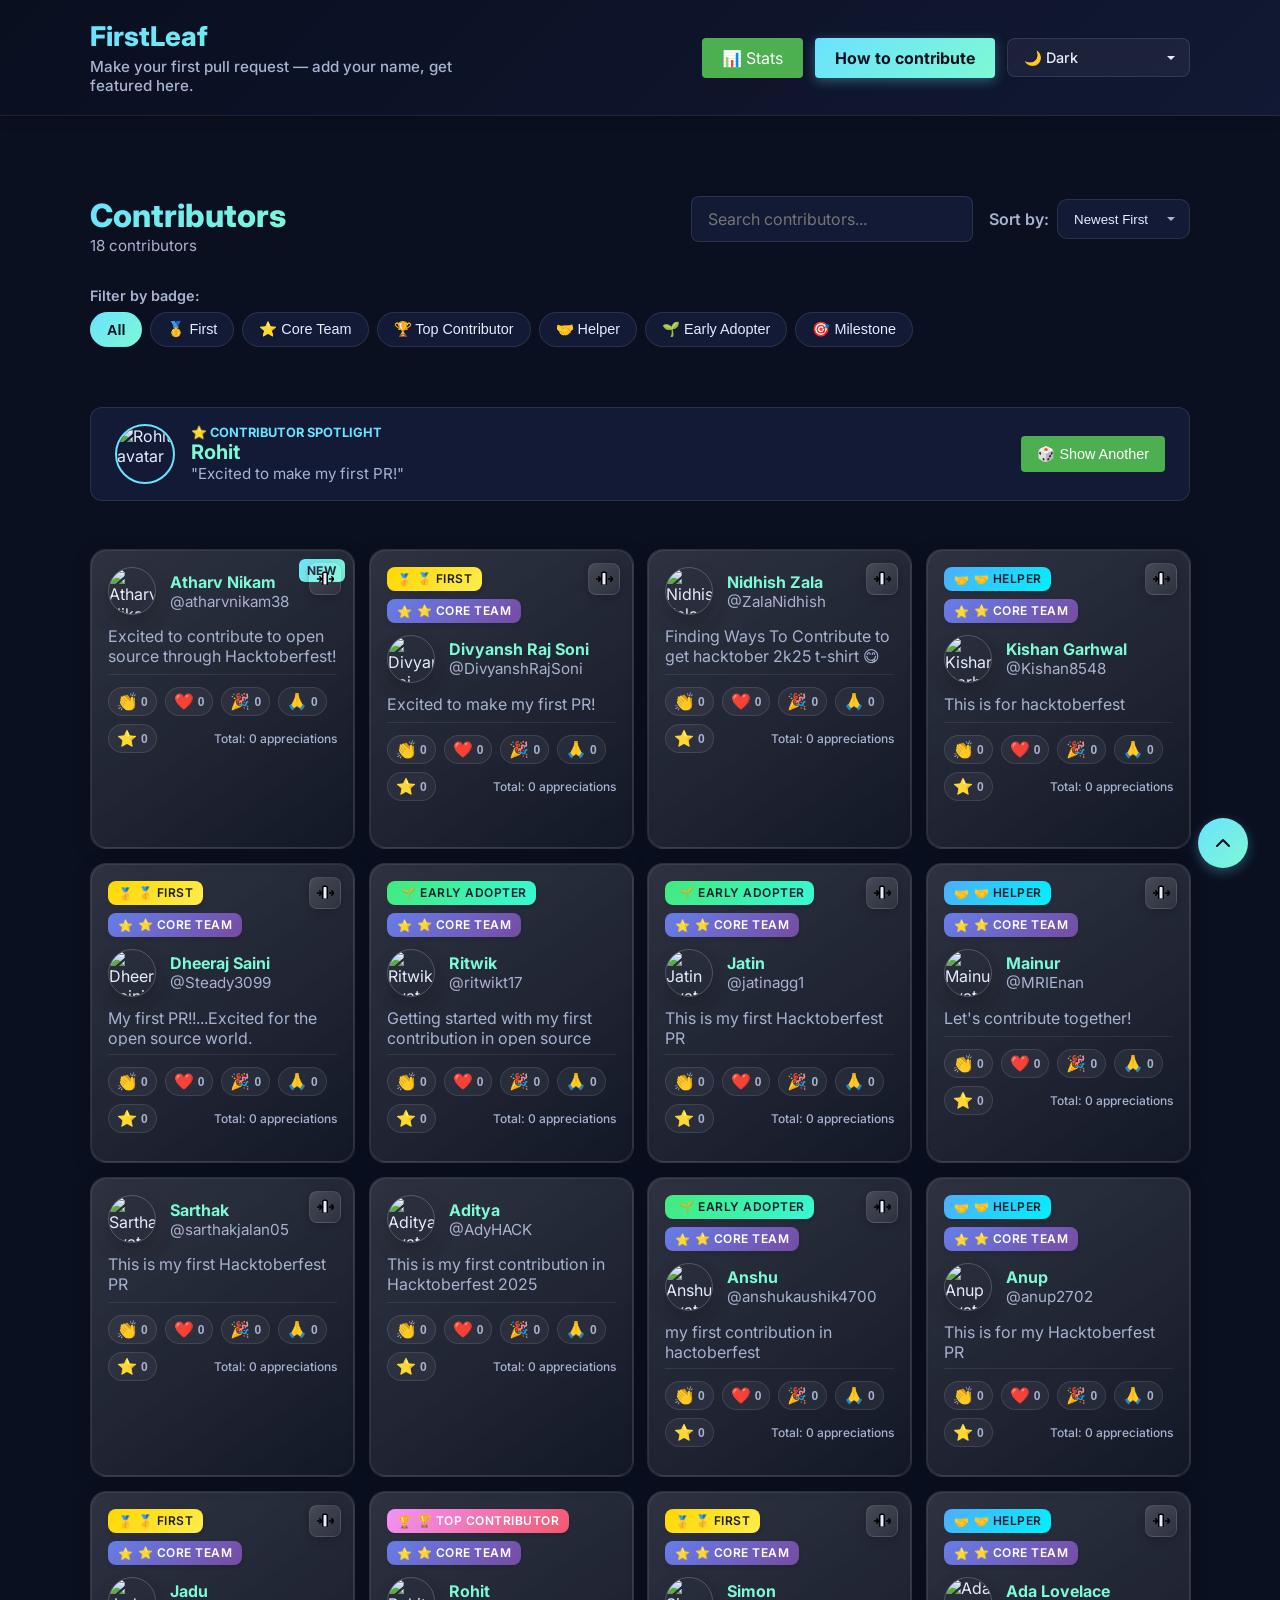
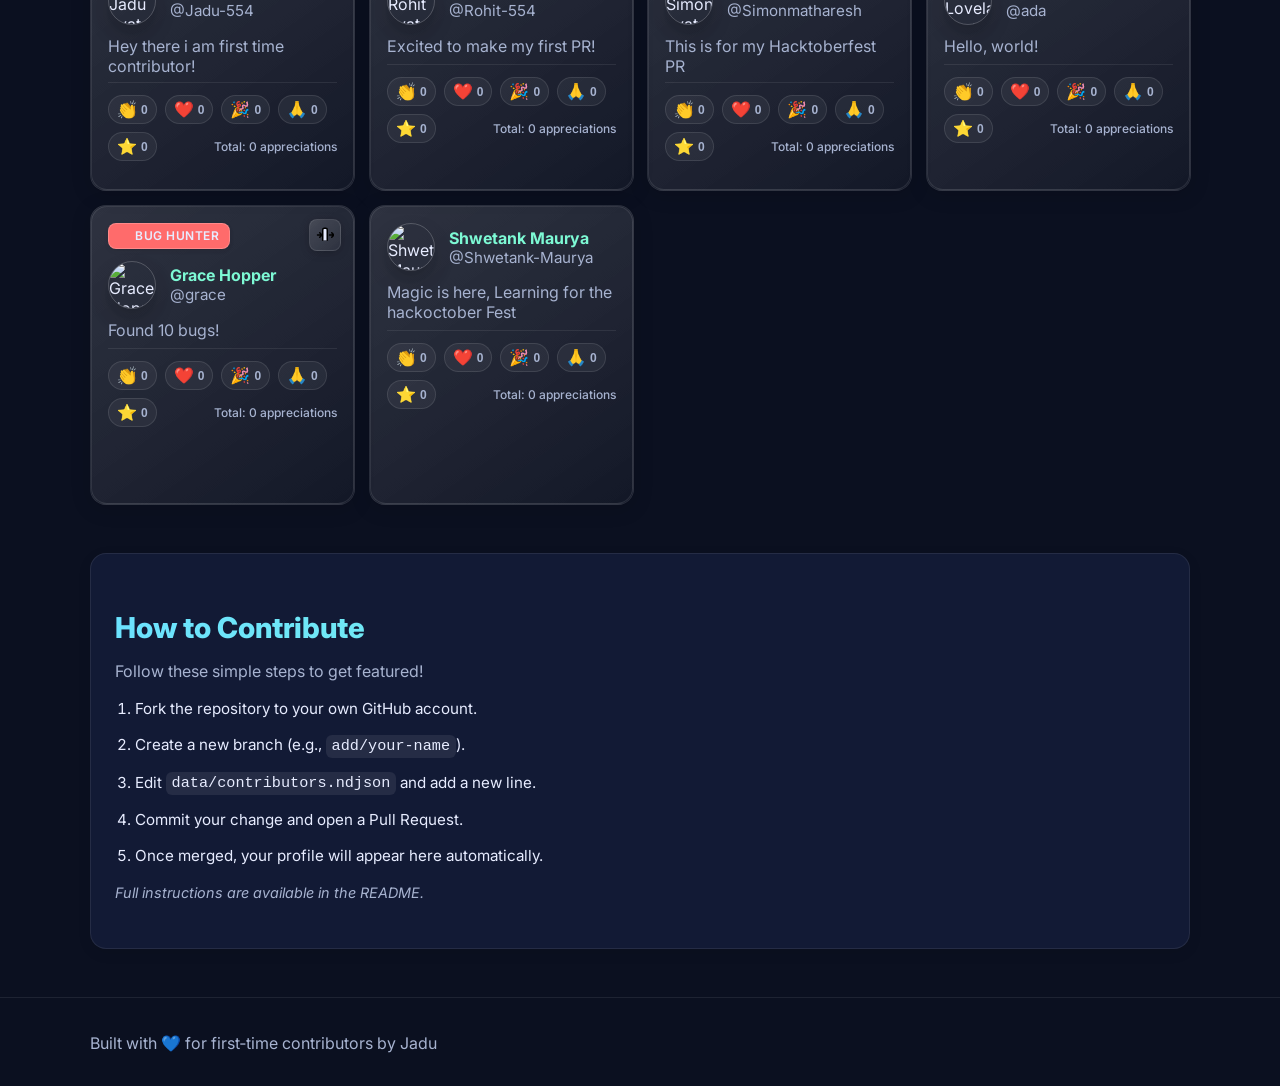
==== commit 8df6af8d: "Multiple Color Themes (#27)" ====
--- a/index.html
+++ b/index.html
@@ -34,16 +34,32 @@
           <a class="btn" id="repoLink" target="_blank" rel="noopener"
             >View Repo</a
           >
-          <a class="btn" href="stats.html"
-            >📊 Stats</a
-          >
+          <a class="btn" href="stats.html">📊 Stats</a>
           <a class="btn primary" id="howToContribute" href="#contribute"
             >How to contribute</a
           >
+          <div class="theme-selector-wrapper">
+            <label for="colorThemeSelect" class="sr-only"
+              >Select Color Theme</label
+            >
+            <select
+              id="colorThemeSelect"
+              class="btn theme-select"
+              aria-label="Select color theme"
+            >
+              <option value="dark">🌙 Dark</option>
+              <option value="light">☀️ Light</option>
+              <option value="ocean">🌊 Ocean Blue</option>
+              <option value="forest">🌲 Forest Green</option>
+              <option value="sunset">🌅 Sunset Orange</option>
+              <option value="galaxy">🌌 Purple Galaxy</option>
+            </select>
+          </div>
           <button
             id="themeToggle"
             class="btn theme-toggle"
             aria-label="Toggle theme"
+            style="display: none"
           >
             <span id="themeIcon">☀️</span>
           </button>
@@ -91,13 +107,27 @@
             <div class="filter-group">
               <label>Filter by badge:</label>
               <div class="badge-filters" id="badgeFilters">
-                <button class="badge-filter active" data-badge="all">All</button>
-                <button class="badge-filter" data-badge="first">🥇 First</button>
-                <button class="badge-filter" data-badge="core">⭐ Core Team</button>
-                <button class="badge-filter" data-badge="top">🏆 Top Contributor</button>
-                <button class="badge-filter" data-badge="helper">🤝 Helper</button>
-                <button class="badge-filter" data-badge="early">🌱 Early Adopter</button>
-                <button class="badge-filter" data-badge="milestone">🎯 Milestone</button>
+                <button class="badge-filter active" data-badge="all">
+                  All
+                </button>
+                <button class="badge-filter" data-badge="first">
+                  🥇 First
+                </button>
+                <button class="badge-filter" data-badge="core">
+                  ⭐ Core Team
+                </button>
+                <button class="badge-filter" data-badge="top">
+                  🏆 Top Contributor
+                </button>
+                <button class="badge-filter" data-badge="helper">
+                  🤝 Helper
+                </button>
+                <button class="badge-filter" data-badge="early">
+                  🌱 Early Adopter
+                </button>
+                <button class="badge-filter" data-badge="milestone">
+                  🎯 Milestone
+                </button>
               </div>
             </div>
             <div class="filter-count" id="filterCount"></div>
@@ -162,4 +192,4 @@
       </svg>
     </button>
   </body>
-</html>+</html>
--- a/assets/styles.css
+++ b/assets/styles.css
@@ -21,6 +21,50 @@
   --danger: #e74c3c;
 }
 
+/* Ocean Blue Theme */
+[data-theme="ocean"] {
+  --bg: #0a1628;
+  --panel: #132a47;
+  --text: #e3f2fd;
+  --muted: #90caf9;
+  --accent: #00b4ff;
+  --accent-2: #0096d6;
+  --danger: #ff6b6b;
+}
+
+/* Forest Green Theme */
+[data-theme="forest"] {
+  --bg: #0d1f12;
+  --panel: #1a3320;
+  --text: #e8f5e9;
+  --muted: #a5d6a7;
+  --accent: #4caf50;
+  --accent-2: #66bb6a;
+  --danger: #ff5252;
+}
+
+/* Sunset Orange Theme */
+[data-theme="sunset"] {
+  --bg: #1a0f0a;
+  --panel: #2d1810;
+  --text: #fff3e0;
+  --muted: #ffb74d;
+  --accent: #ff6f00;
+  --accent-2: #ff9800;
+  --danger: #f44336;
+}
+
+/* Purple Galaxy Theme */
+[data-theme="galaxy"] {
+  --bg: #0f0a1f;
+  --panel: #1a0f35;
+  --text: #f3e5f5;
+  --muted: #ce93d8;
+  --accent: #9c27b0;
+  --accent-2: #ba68c8;
+  --danger: #e91e63;
+}
+
 html,
 body {
   height: 100%;
@@ -33,6 +77,25 @@
   color: var(--text);
   background: var(--bg);
   transition: background-color 0.3s ease, color 0.3s ease;
+}
+
+/* Smooth theme transitions */
+html.theme-transitioning,
+html.theme-transitioning * {
+  transition: background-color 0.3s ease, color 0.3s ease,
+    border-color 0.3s ease !important;
+}
+
+/* Ensure all interactive elements transition smoothly */
+.btn,
+.card,
+.stat-card,
+.stats-card,
+.badge,
+.site-header,
+.site-footer {
+  transition: background-color 0.3s ease, color 0.3s ease,
+    border-color 0.3s ease, box-shadow 0.3s ease;
 }
 
 /* Remove underlines from all links across the site */
@@ -102,6 +165,152 @@
 
 [data-theme="light"] .theme-toggle {
   border-color: rgba(0, 0, 0, 0.1);
+}
+
+/* Theme Selector Dropdown */
+.theme-selector-wrapper {
+  position: relative;
+  display: inline-block;
+}
+
+.sr-only {
+  position: absolute;
+  width: 1px;
+  height: 1px;
+  padding: 0;
+  margin: -1px;
+  overflow: hidden;
+  clip: rect(0, 0, 0, 0);
+  white-space: nowrap;
+  border-width: 0;
+}
+
+.theme-select {
+  appearance: none;
+  -webkit-appearance: none;
+  -moz-appearance: none;
+  padding: 0.6rem 2.5rem 0.6rem 1rem;
+  background-color: rgba(255, 255, 255, 0.05);
+  color: var(--text);
+  border: 1px solid rgba(255, 255, 255, 0.1);
+  border-radius: 8px;
+  cursor: pointer;
+  font-size: 0.9rem;
+  font-family: inherit;
+  font-weight: 500;
+  transition: all 0.3s ease;
+  background-image: url("data:image/svg+xml,%3Csvg xmlns='http://www.w3.org/2000/svg' width='12' height='12' viewBox='0 0 12 12'%3E%3Cpath fill='%23e7ecff' d='M6 8L2 4h8z'/%3E%3C/svg%3E");
+  background-repeat: no-repeat;
+  background-position: right 0.75rem center;
+  background-size: 12px;
+}
+
+.theme-select:hover {
+  background-color: rgba(255, 255, 255, 0.08);
+  border-color: rgba(255, 255, 255, 0.2);
+  transform: translateY(-1px);
+}
+
+.theme-select:focus {
+  outline: none;
+  border-color: var(--accent);
+  box-shadow: 0 0 0 3px rgba(107, 226, 255, 0.1);
+}
+
+.theme-select option {
+  background-color: var(--panel);
+  color: var(--text);
+  padding: 0.5rem;
+}
+
+/* Light theme adjustments */
+[data-theme="light"] .theme-select {
+  background-color: #ffffff;
+  border-color: rgba(0, 0, 0, 0.15);
+  color: #1a202c;
+  background-image: url("data:image/svg+xml,%3Csvg xmlns='http://www.w3.org/2000/svg' width='12' height='12' viewBox='0 0 12 12'%3E%3Cpath fill='%231a202c' d='M6 8L2 4h8z'/%3E%3C/svg%3E");
+}
+
+[data-theme="light"] .theme-select:hover {
+  background-color: #f5f5f5;
+  border-color: rgba(0, 0, 0, 0.25);
+}
+
+[data-theme="light"] .theme-select option {
+  background-color: #ffffff;
+  color: #1a202c;
+}
+
+/* Ocean theme adjustments */
+[data-theme="ocean"] .theme-select {
+  background-color: rgba(19, 42, 71, 0.6);
+  color: #e3f2fd;
+  border-color: rgba(0, 180, 255, 0.2);
+  background-image: url("data:image/svg+xml,%3Csvg xmlns='http://www.w3.org/2000/svg' width='12' height='12' viewBox='0 0 12 12'%3E%3Cpath fill='%23e3f2fd' d='M6 8L2 4h8z'/%3E%3C/svg%3E");
+}
+
+[data-theme="ocean"] .theme-select:hover {
+  background-color: rgba(19, 42, 71, 0.8);
+  border-color: rgba(0, 180, 255, 0.4);
+}
+
+[data-theme="ocean"] .theme-select option {
+  background-color: #132a47;
+  color: #e3f2fd;
+}
+
+/* Forest theme adjustments */
+[data-theme="forest"] .theme-select {
+  background-color: rgba(26, 51, 32, 0.6);
+  color: #e8f5e9;
+  border-color: rgba(76, 175, 80, 0.2);
+  background-image: url("data:image/svg+xml,%3Csvg xmlns='http://www.w3.org/2000/svg' width='12' height='12' viewBox='0 0 12 12'%3E%3Cpath fill='%23e8f5e9' d='M6 8L2 4h8z'/%3E%3C/svg%3E");
+}
+
+[data-theme="forest"] .theme-select:hover {
+  background-color: rgba(26, 51, 32, 0.8);
+  border-color: rgba(76, 175, 80, 0.4);
+}
+
+[data-theme="forest"] .theme-select option {
+  background-color: #1a3320;
+  color: #e8f5e9;
+}
+
+/* Sunset theme adjustments */
+[data-theme="sunset"] .theme-select {
+  background-color: rgba(45, 24, 16, 0.6);
+  color: #fff3e0;
+  border-color: rgba(255, 111, 0, 0.2);
+  background-image: url("data:image/svg+xml,%3Csvg xmlns='http://www.w3.org/2000/svg' width='12' height='12' viewBox='0 0 12 12'%3E%3Cpath fill='%23fff3e0' d='M6 8L2 4h8z'/%3E%3C/svg%3E");
+}
+
+[data-theme="sunset"] .theme-select:hover {
+  background-color: rgba(45, 24, 16, 0.8);
+  border-color: rgba(255, 111, 0, 0.4);
+}
+
+[data-theme="sunset"] .theme-select option {
+  background-color: #2d1810;
+  color: #fff3e0;
+}
+
+/* Galaxy theme adjustments */
+[data-theme="galaxy"] .theme-select {
+  background-color: rgba(26, 15, 53, 0.6);
+  color: #f3e5f5;
+  border-color: rgba(156, 39, 176, 0.2);
+  background-image: url("data:image/svg+xml,%3Csvg xmlns='http://www.w3.org/2000/svg' width='12' height='12' viewBox='0 0 12 12'%3E%3Cpath fill='%23f3e5f5' d='M6 8L2 4h8z'/%3E%3C/svg%3E");
+}
+
+[data-theme="galaxy"] .theme-select:hover {
+  background-color: rgba(26, 15, 53, 0.8);
+  border-color: rgba(156, 39, 176, 0.4);
+}
+
+[data-theme="galaxy"] .theme-select option {
+  background-color: #1a0f35;
+  color: #f3e5f5;
 }
 
 main.container {
@@ -486,7 +695,6 @@
   padding: 0.6rem 1rem;
 }
 
-
 .howto {
   margin-top: 3rem;
   background: rgba(255, 255, 255, 0.03);
@@ -523,7 +731,14 @@
   .actions {
     align-self: stretch;
     justify-content: center;
-    gap: 1rem;
+    gap: 0.5rem;
+    flex-wrap: wrap;
+  }
+
+  .theme-select {
+    padding: 0.5rem 2rem 0.5rem 0.75rem;
+    font-size: 0.85rem;
+    min-width: 150px;
   }
 
   .cards {
@@ -843,6 +1058,710 @@
   .new-badge {
     animation: none;
     transition: none;
+  }
+}
+
+/* ===== STATS PAGE SPECIFIC STYLES ===== */
+
+.stats-container {
+  padding: 2.5rem 0 4rem;
+}
+
+.stats-section .section-header {
+  text-align: center;
+  margin-bottom: 2.5rem;
+}
+
+.stats-section .title-group h2 {
+  font-size: 2.5rem;
+  font-weight: 800;
+  margin: 0 0 0.5rem 0;
+  background: linear-gradient(135deg, var(--accent), var(--accent-2));
+  -webkit-background-clip: text;
+  -webkit-text-fill-color: transparent;
+}
+
+.stats-subtitle {
+  font-size: 1.1rem;
+  color: var(--muted);
+  margin: 0;
+}
+
+/* Overview Stats Grid */
+.stats-overview-grid {
+  display: grid;
+  grid-template-columns: repeat(auto-fit, minmax(240px, 1fr));
+  gap: 1.25rem;
+  margin-bottom: 2rem;
+}
+
+.stat-card {
+  display: flex;
+  align-items: center;
+  gap: 1.25rem;
+  padding: 1.75rem 1.5rem;
+  background: linear-gradient(
+    145deg,
+    rgba(255, 255, 255, 0.06),
+    rgba(255, 255, 255, 0.02)
+  );
+  border: 1px solid rgba(255, 255, 255, 0.1);
+  border-radius: 16px;
+  transition: all 0.3s cubic-bezier(0.4, 0, 0.2, 1);
+  position: relative;
+  overflow: hidden;
+}
+
+.stat-card::before {
+  content: "";
+  position: absolute;
+  top: 0;
+  left: 0;
+  right: 0;
+  height: 3px;
+  background: linear-gradient(90deg, var(--accent), var(--accent-2));
+  opacity: 0;
+  transition: opacity 0.3s ease;
+}
+
+.stat-card:hover {
+  transform: translateY(-4px);
+  box-shadow: 0 12px 30px rgba(0, 0, 0, 0.15);
+  border-color: rgba(255, 255, 255, 0.2);
+}
+
+.stat-card:hover::before {
+  opacity: 1;
+}
+
+.stat-icon {
+  font-size: 2.5rem;
+  flex-shrink: 0;
+  filter: drop-shadow(0 2px 4px rgba(0, 0, 0, 0.2));
+}
+
+.stat-content {
+  flex: 1;
+  min-width: 0;
+}
+
+.stat-card .stat-value {
+  font-size: 1.75rem;
+  font-weight: 800;
+  color: var(--accent-2);
+  margin-bottom: 0.25rem;
+  line-height: 1;
+  white-space: nowrap;
+  overflow: hidden;
+  text-overflow: ellipsis;
+}
+
+.stat-card .stat-label {
+  font-size: 0.85rem;
+  font-weight: 600;
+  text-transform: uppercase;
+  letter-spacing: 0.05em;
+  color: var(--muted);
+}
+
+/* Stat card variants */
+.stat-card-primary {
+  background: linear-gradient(
+    135deg,
+    rgba(107, 226, 255, 0.08),
+    rgba(107, 226, 255, 0.02)
+  );
+}
+
+.stat-card-secondary {
+  background: linear-gradient(
+    135deg,
+    rgba(125, 249, 212, 0.08),
+    rgba(125, 249, 212, 0.02)
+  );
+}
+
+.stat-card-tertiary {
+  background: linear-gradient(
+    135deg,
+    rgba(255, 180, 107, 0.08),
+    rgba(255, 180, 107, 0.02)
+  );
+}
+
+.stat-card-accent {
+  background: linear-gradient(
+    135deg,
+    rgba(186, 107, 255, 0.08),
+    rgba(186, 107, 255, 0.02)
+  );
+}
+
+/* Two Column Layout */
+.stats-two-column {
+  display: grid;
+  grid-template-columns: repeat(auto-fit, minmax(min(100%, 450px), 1fr));
+  gap: 1.5rem;
+  margin-bottom: 1.5rem;
+}
+
+/* Stats Cards (larger content blocks) */
+.stats-card {
+  background: linear-gradient(
+    145deg,
+    rgba(255, 255, 255, 0.05),
+    rgba(255, 255, 255, 0.01)
+  );
+  border: 1px solid rgba(255, 255, 255, 0.1);
+  border-radius: 16px;
+  padding: 2rem;
+  transition: all 0.3s ease;
+  overflow: hidden;
+  display: flex;
+  flex-direction: column;
+}
+
+.stats-card:hover {
+  transform: translateY(-2px);
+  box-shadow: 0 8px 24px rgba(0, 0, 0, 0.12);
+  border-color: rgba(255, 255, 255, 0.15);
+}
+
+.stats-card-large {
+  min-height: 400px;
+  max-height: 500px;
+}
+
+.stats-card-highlight {
+  background: linear-gradient(
+    135deg,
+    rgba(107, 226, 255, 0.06),
+    rgba(125, 249, 212, 0.04)
+  );
+  border-color: rgba(107, 226, 255, 0.15);
+}
+
+.stats-card-header {
+  margin-bottom: 1.5rem;
+  padding-bottom: 1rem;
+  border-bottom: 1px solid rgba(255, 255, 255, 0.08);
+  flex-shrink: 0;
+}
+
+.stats-card-header h3 {
+  font-size: 1.4rem;
+  font-weight: 700;
+  margin: 0 0 0.5rem 0;
+  color: var(--text);
+}
+
+.stats-card-subtitle {
+  font-size: 0.9rem;
+  color: var(--muted);
+  margin: 0;
+  font-weight: 500;
+}
+
+/* Badge Distribution Styles */
+.badge-distribution {
+  display: flex;
+  flex-direction: column;
+  gap: 1rem;
+  flex: 1;
+  min-height: 0;
+  overflow-y: auto;
+  overflow-x: hidden;
+  padding-right: 0.5rem;
+}
+
+.badge-stat-item {
+  display: flex;
+  flex-direction: column;
+  gap: 0.5rem;
+  padding: 0.75rem;
+  background: rgba(255, 255, 255, 0.02);
+  border-radius: 10px;
+  transition: all 0.2s ease;
+}
+
+.badge-stat-item:hover {
+  background: rgba(255, 255, 255, 0.04);
+  transform: translateX(4px);
+}
+
+.badge-info {
+  display: flex;
+  align-items: center;
+  gap: 0.75rem;
+  font-weight: 600;
+}
+
+.badge-icon {
+  font-size: 1.5rem;
+  width: 32px;
+  text-align: center;
+}
+
+.badge-name {
+  flex: 1;
+  font-size: 0.95rem;
+  color: var(--text);
+}
+
+.badge-count {
+  font-size: 0.9rem;
+  color: var(--accent-2);
+  font-weight: 700;
+}
+
+.badge-bar {
+  width: 100%;
+  height: 8px;
+  background: rgba(255, 255, 255, 0.05);
+  border-radius: 4px;
+  overflow: hidden;
+}
+
+.badge-bar-fill {
+  height: 100%;
+  background: linear-gradient(90deg, var(--accent), var(--accent-2));
+  border-radius: 4px;
+  transition: width 0.6s cubic-bezier(0.4, 0, 0.2, 1);
+}
+
+/* Growth Chart Styles */
+.growth-chart {
+  width: 100%;
+  height: 100%;
+  min-height: 300px;
+  max-height: 400px;
+  display: flex;
+  flex-direction: column;
+  align-items: stretch;
+  padding: 0.5rem 0;
+  position: relative;
+  overflow: hidden;
+}
+
+.scroll-hint {
+  text-align: center;
+  font-size: 0.8rem;
+  color: var(--muted);
+  padding: 0.5rem;
+  font-style: italic;
+  transition: opacity 0.3s ease;
+  animation: pulse 2s infinite;
+  flex-shrink: 0;
+}
+
+.bar-chart {
+  display: flex;
+  align-items: flex-end;
+  justify-content: flex-start;
+  width: 100%;
+  flex: 1;
+  min-height: 0;
+  gap: 0.75rem;
+  padding: 1rem 0.5rem 0.5rem;
+  overflow-x: auto;
+  overflow-y: hidden;
+  scrollbar-width: thin;
+  scrollbar-color: var(--accent) rgba(255, 255, 255, 0.05);
+}
+
+.bar-chart::-webkit-scrollbar {
+  height: 6px;
+}
+
+.bar-chart::-webkit-scrollbar-track {
+  background: rgba(255, 255, 255, 0.05);
+  border-radius: 3px;
+}
+
+.bar-chart::-webkit-scrollbar-thumb {
+  background: var(--accent);
+  border-radius: 3px;
+}
+
+.bar-chart::-webkit-scrollbar-thumb:hover {
+  background: var(--accent-2);
+}
+
+.bar-item {
+  flex: 0 0 auto;
+  display: flex;
+  flex-direction: column;
+  align-items: center;
+  gap: 0.5rem;
+  min-width: 50px;
+  max-width: 80px;
+}
+
+.bar-container {
+  width: 100%;
+  height: 200px;
+  max-height: 200px;
+  display: flex;
+  align-items: flex-end;
+  justify-content: center;
+  padding: 0 0.25rem;
+  flex-shrink: 0;
+}
+
+.bar {
+  width: 100%;
+  min-width: 30px;
+  max-width: 50px;
+  min-height: 8px;
+  background: linear-gradient(180deg, var(--accent), var(--accent-2));
+  border-radius: 6px 6px 0 0;
+  transition: all 0.3s cubic-bezier(0.4, 0, 0.2, 1);
+  box-shadow: 0 -2px 12px rgba(107, 226, 255, 0.25);
+  position: relative;
+  cursor: pointer;
+}
+
+.bar::after {
+  content: "";
+  position: absolute;
+  top: 0;
+  left: 0;
+  right: 0;
+  height: 100%;
+  background: linear-gradient(180deg, rgba(255, 255, 255, 0.2), transparent);
+  border-radius: 6px 6px 0 0;
+  opacity: 0;
+  transition: opacity 0.3s ease;
+}
+
+.bar-item:hover .bar {
+  filter: brightness(1.3);
+  box-shadow: 0 -4px 16px rgba(107, 226, 255, 0.4);
+}
+
+.bar-item:hover .bar::after {
+  opacity: 1;
+}
+
+.bar-label {
+  font-size: 0.65rem;
+  color: var(--muted);
+  text-align: center;
+  font-weight: 600;
+  white-space: nowrap;
+  max-width: 100%;
+  line-height: 1.2;
+  word-break: break-word;
+}
+
+.bar-value {
+  font-size: 0.8rem;
+  font-weight: 700;
+  color: var(--accent-2);
+  order: -1;
+  background: rgba(107, 226, 255, 0.1);
+  padding: 0.15rem 0.4rem;
+  border-radius: 4px;
+  min-width: 20px;
+  text-align: center;
+}
+
+/* Name Statistics Styles */
+.name-stats {
+  display: flex;
+  flex-direction: column;
+  gap: 1.25rem;
+}
+
+.name-stat-item {
+  padding: 1rem;
+  background: rgba(255, 255, 255, 0.02);
+  border-radius: 10px;
+  border-left: 3px solid var(--accent-2);
+  transition: all 0.2s ease;
+}
+
+.name-stat-item:hover {
+  background: rgba(255, 255, 255, 0.04);
+  transform: translateX(4px);
+  border-left-color: var(--accent);
+}
+
+.name-stat-label {
+  font-size: 0.8rem;
+  text-transform: uppercase;
+  letter-spacing: 0.05em;
+  color: var(--muted);
+  font-weight: 600;
+  margin-bottom: 0.5rem;
+}
+
+.name-stat-value {
+  font-size: 1.1rem;
+  font-weight: 600;
+  color: var(--text);
+}
+
+/* Fun Facts Styles */
+.fun-facts {
+  height: 100%;
+}
+
+.fun-facts-list {
+  list-style: none;
+  padding: 0;
+  margin: 0;
+  display: flex;
+  flex-direction: column;
+  gap: 1rem;
+}
+
+.fun-facts-list li {
+  position: relative;
+  padding-left: 2rem;
+  font-size: 0.95rem;
+  line-height: 1.6;
+  color: var(--text);
+  padding: 1rem 1rem 1rem 2.5rem;
+  background: rgba(255, 255, 255, 0.02);
+  border-radius: 10px;
+  transition: all 0.2s ease;
+}
+
+.fun-facts-list li::before {
+  content: "🎉";
+  position: absolute;
+  left: 0.75rem;
+  top: 50%;
+  transform: translateY(-50%);
+  font-size: 1.25rem;
+}
+
+.fun-facts-list li:hover {
+  background: rgba(255, 255, 255, 0.04);
+  transform: translateX(4px);
+}
+
+/* Loading State */
+.stats-card .loading,
+.stat-card .loading {
+  display: flex;
+  align-items: center;
+  justify-content: center;
+  padding: 2rem;
+  color: var(--muted);
+  font-style: italic;
+}
+
+/* Responsive Design */
+@media (max-width: 1024px) {
+  .stats-overview-grid {
+    grid-template-columns: repeat(auto-fit, minmax(200px, 1fr));
+    gap: 1rem;
+  }
+
+  .bar-chart {
+    gap: 0.3rem;
+  }
+
+  .bar {
+    max-width: 40px;
+  }
+}
+
+@media (max-width: 768px) {
+  .stats-container {
+    padding: 1.5rem 0 3rem;
+  }
+
+  .stats-section .title-group h2 {
+    font-size: 2rem;
+  }
+
+  .stats-subtitle {
+    font-size: 0.95rem;
+  }
+
+  .stats-overview-grid {
+    grid-template-columns: 1fr;
+    gap: 0.75rem;
+  }
+
+  .stat-card {
+    padding: 1.25rem 1rem;
+    gap: 1rem;
+  }
+
+  .stat-icon {
+    font-size: 2rem;
+  }
+
+  .stat-card .stat-value {
+    font-size: 1.5rem;
+  }
+
+  .stats-two-column {
+    grid-template-columns: 1fr;
+    gap: 1rem;
+  }
+
+  .stats-card {
+    padding: 1.5rem;
+  }
+
+  .stats-card-large {
+    min-height: 350px;
+  }
+
+  .bar-container {
+    height: 180px;
+  }
+
+  .bar-chart {
+    gap: 0.5rem;
+    padding: 0.75rem 0.25rem 0.5rem;
+  }
+
+  .bar-item {
+    min-width: 45px;
+    max-width: 70px;
+  }
+
+  .bar {
+    min-width: 28px;
+    max-width: 45px;
+  }
+
+  .bar-label {
+    font-size: 0.6rem;
+  }
+
+  .bar-value {
+    font-size: 0.7rem;
+    padding: 0.1rem 0.3rem;
+  }
+
+  .badge-info {
+    gap: 0.5rem;
+  }
+
+  .badge-icon {
+    font-size: 1.25rem;
+    width: 28px;
+  }
+
+  .badge-name {
+    font-size: 0.85rem;
+  }
+
+  .badge-count {
+    font-size: 0.8rem;
+  }
+}
+
+@media (max-width: 480px) {
+  .stats-section .title-group h2 {
+    font-size: 1.75rem;
+  }
+
+  .stat-card {
+    flex-direction: column;
+    text-align: center;
+    padding: 1rem;
+  }
+
+  .stat-icon {
+    font-size: 2.5rem;
+  }
+
+  .bar-chart {
+    padding: 0.5rem 0.15rem 0.5rem;
+    gap: 0.35rem;
+  }
+
+  .bar-container {
+    height: 160px;
+  }
+
+  .bar-item {
+    min-width: 40px;
+    max-width: 60px;
+  }
+
+  .bar {
+    min-width: 24px;
+    max-width: 35px;
+  }
+
+  .bar-label {
+    font-size: 0.55rem;
+  }
+
+  .bar-value {
+    font-size: 0.65rem;
+    padding: 0.1rem 0.25rem;
+  }
+
+  .fun-facts-list li {
+    font-size: 0.9rem;
+    padding: 0.75rem 0.75rem 0.75rem 2rem;
+  }
+
+  .fun-facts-list li::before {
+    font-size: 1rem;
+    left: 0.5rem;
+  }
+}
+
+/* Animations */
+@keyframes fadeInScale {
+  from {
+    opacity: 0;
+    transform: scale(0.95);
+  }
+  to {
+    opacity: 1;
+    transform: scale(1);
+  }
+}
+
+@keyframes growBar {
+  from {
+    height: 0;
+    opacity: 0;
+  }
+  to {
+    opacity: 1;
+  }
+}
+
+.stat-card,
+.stats-card {
+  animation: fadeInScale 0.4s ease-out backwards;
+}
+
+.stat-card:nth-child(1) {
+  animation-delay: 0.05s;
+}
+.stat-card:nth-child(2) {
+  animation-delay: 0.1s;
+}
+.stat-card:nth-child(3) {
+  animation-delay: 0.15s;
+}
+.stat-card:nth-child(4) {
+  animation-delay: 0.2s;
+}
+
+.bar {
+  animation: growBar 0.6s cubic-bezier(0.4, 0, 0.2, 1) backwards;
+}
+
+@media (prefers-reduced-motion: reduce) {
+  .stat-card,
+  .stats-card,
+  .bar {
+    animation: none;
   }
 }
 
